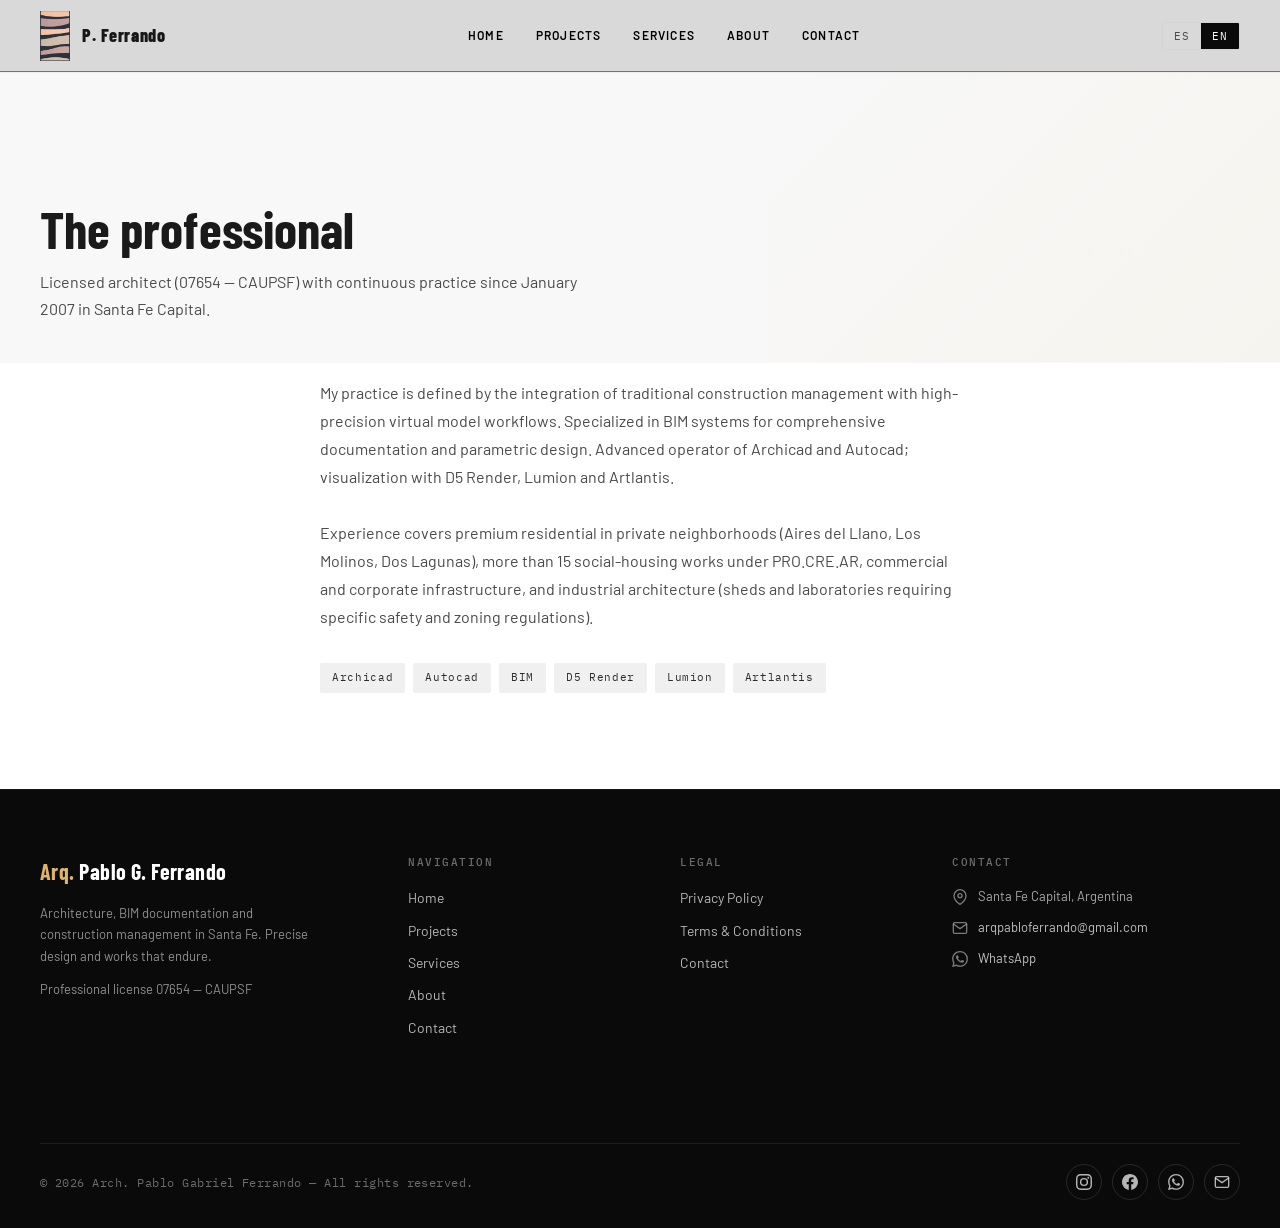
==== pages/about.html @ 8d63ce37 "first commit" ====
<!DOCTYPE html>
<html lang="es">
<head>
  <meta charset="UTF-8">
  <meta name="viewport" content="width=device-width, initial-scale=1.0">
  <title>El Estudio | Arq. Pablo Gabriel Ferrando — Santa Fe</title>
  <meta name="description" content="Arquitecto matriculado 07654 CAUPSF. Especializado en BIM, Archicad, dirección de obra. Santa Fe desde 2007.">
  <link rel="stylesheet" href="../css/styles.css">
  <link rel="stylesheet" href="../css/ferrando.css">
</head>
<body>
    <div id="page-loader">
    <div class="loader-inner">
      <div class="image-loader"><img src="../assets/images/Logo.jpg" alt="logo ARQ. Pablo G. Ferrando" height="50" width="30"></div>
      <div class="loader-logo">  Pablo Ferrando</div>
      <div class="loader-bar"><div class="loader-bar-inner"></div></div>
    </div>
  </div>
    <nav id="navbar" class="solid">
    <div class="nav-inner">
            <a href="../index.html" class="nav-logo nav-logo-simple"> <img src="../assets/images/Logo.jpg" alt="logo ARQ. Pablo G. Ferrando" height="50" width="30">P. Ferrando</a>
<div class="nav-links">
        <a href="../index.html" class="nav-link" data-i18n="nav.home">Inicio</a>
        <a href="projects.html" class="nav-link" data-i18n="nav.projects">Proyectos</a>
        <a href="services.html" class="nav-link" data-i18n="nav.services">Servicios</a>
        <a href="about.html" class="nav-link" data-i18n="nav.about">El Estudio</a>
        <a href="contact.html" class="nav-link" data-i18n="nav.contact">Contacto</a>
      </div>
      <div class="nav-right">
        <div class="lang-switch" role="group" aria-label="Language">
          <button type="button" data-set-lang="es" class="active">ES</button>
          <button type="button" data-set-lang="en">EN</button>
        </div>
        <button type="button" class="nav-hamburger" id="hamburger" aria-label="Menu"><span></span><span></span><span></span></button>
      </div>
    </div>
  </nav>
  <div id="mobile-menu">
    <a href="../index.html" class="mobile-link" data-i18n="nav.home">Inicio</a>
    <a href="projects.html" class="mobile-link" data-i18n="nav.projects">Proyectos</a>
    <a href="services.html" class="mobile-link" data-i18n="nav.services">Servicios</a>
    <a href="about.html" class="mobile-link" data-i18n="nav.about">El Estudio</a>
    <a href="contact.html" class="mobile-link" data-i18n="nav.contact">Contacto</a>
  </div>

  <section class="page-hero">
    <div class="container">
      <h1 data-i18n="about.title">El profesional</h1>
      <p data-i18n="about.lead">Arquitecto matriculado (07654 — CAUPSF) con actividad ininterrumpida desde enero de 2007 en Santa Fe Capital.</p>
    </div>
  </section>

  <section class="section" style="padding-top:16px;">
    <div class="container" style="max-width:720px;">
      <div id="about-body" style="color:var(--grey-600);line-height:1.75;white-space:pre-line;"></div>
      <div class="tools-list" id="tools-list" style="margin-top:32px;"></div>
    </div>
  </section>

    <footer class="footer">
    <div class="footer-inner">
      <div class="footer-grid">
        <div>
          <div class="footer-brand-name"><em>Arq.</em> Pablo G. Ferrando</div>
          <p class="footer-brand-desc" data-i18n="footer.brand_desc">Arquitectura, documentación BIM y dirección de obra en Santa Fe. Diseño preciso y obras que permanecen.</p>
          <p class="footer-brand-desc" style="margin-top:12px;" data-i18n="footer.matricula">Matrícula profesional 07654 — CAUPSF</p>
        </div>
        <div>
          <p class="footer-col-title" data-i18n="footer.nav_title">Navegación</p>
          <ul class="footer-links">
            <li><a href="../index.html" data-i18n="nav.home">Inicio</a></li>
            <li><a href="projects.html" data-i18n="nav.projects">Proyectos</a></li>
            <li><a href="services.html" data-i18n="nav.services">Servicios</a></li>
            <li><a href="about.html" data-i18n="nav.about">El Estudio</a></li>
            <li><a href="contact.html" data-i18n="nav.contact">Contacto</a></li>
          </ul>
        </div>
        <div>
          <p class="footer-col-title" data-i18n="footer.legal_title">Legal</p>
          <ul class="footer-links">
            <li><a href="privacy.html" data-i18n="footer.privacy">Política de privacidad</a></li>
            <li><a href="terms.html" data-i18n="footer.terms">Términos y condiciones</a></li>
            <li><a href="contact.html" data-i18n="nav.contact">Contacto</a></li>
          </ul>
        </div>
        <div>
          <p class="footer-col-title" data-i18n="footer.contact_title">Contacto</p>
          <div class="footer-contact-item"><svg viewBox="0 0 24 24" fill="none" stroke="currentColor" stroke-width="2" aria-hidden="true"><path d="M21 10c0 7-9 13-9 13s-9-6-9-13a9 9 0 0 1 18 0z"/><circle cx="12" cy="10" r="3"/></svg><span data-i18n="footer.location">Santa Fe Capital, Argentina</span></div>
          <div class="footer-contact-item"><svg viewBox="0 0 24 24" fill="none" stroke="currentColor" stroke-width="2" aria-hidden="true"><path d="M4 4h16c1.1 0 2 .9 2 2v12c0 1.1-.9 2-2 2H4c-1.1 0-2-.9-2-2V6c0-1.1.9-2 2-2z"/><polyline points="22,6 12,13 2,6"/></svg><a href="mailto:arqpabloferrando@gmail.com">arqpabloferrando@gmail.com</a></div>
          <div class="footer-contact-item"><svg viewBox="0 0 24 24" fill="currentColor" aria-hidden="true"><path d="M17.472 14.382c-.297-.149-1.758-.867-2.03-.967-.273-.099-.471-.148-.67.15-.197.297-.767.966-.94 1.164-.173.199-.347.223-.644.075-.297-.15-1.255-.463-2.39-1.475-.883-.788-1.48-1.761-1.653-2.059-.173-.297-.018-.458.13-.606.134-.133.298-.347.446-.52.149-.174.198-.298.298-.497.099-.198.05-.371-.025-.52-.075-.149-.669-1.612-.916-2.207-.242-.579-.487-.5-.669-.51-.173-.008-.371-.01-.57-.01-.198 0-.52.074-.792.372-.272.297-1.04 1.016-1.04 2.479 0 1.462 1.065 2.875 1.213 3.074.149.198 2.096 3.2 5.077 4.487.709.306 1.262.489 1.694.625.712.227 1.36.195 1.871.118.571-.085 1.758-.719 2.006-1.413.248-.694.248-1.289.173-1.413-.074-.124-.272-.198-.57-.347m-5.421 7.403h-.004a9.87 9.87 0 01-5.031-1.378l-.361-.214-3.741.982.998-3.648-.235-.374a9.86 9.86 0 01-1.51-5.26c.001-5.45 4.436-9.884 9.888-9.884 2.64 0 5.122 1.03 6.988 2.898a9.825 9.825 0 012.893 6.994c-.003 5.45-4.435 9.884-9.885 9.884m8.413-18.297A11.815 11.815 0 0012.05 0C5.495 0 .16 5.335.157 11.892c0 2.096.547 4.142 1.588 5.945L.057 24l6.305-1.654a11.882 11.882 0 005.683 1.448h.005c6.554 0 11.89-5.335 11.893-11.893a11.821 11.821 0 00-3.48-8.413z"/></svg><a href="https://wa.me/5493420000000" target="_blank" rel="noopener noreferrer">WhatsApp</a></div>
        </div>
      </div>
      <div class="footer-bar">
        <p class="footer-copy" data-i18n="footer.rights">© 2026 Arq. Pablo Gabriel Ferrando — Todos los derechos reservados.</p>
        <div class="footer-socials">
          <a href="https://www.instagram.com/arqpablo.ferrando/" target="_blank" rel="noopener noreferrer" aria-label="Instagram"><svg viewBox="0 0 24 24" fill="currentColor" aria-hidden="true"><path d="M12 2.163c3.204 0 3.584.012 4.85.07 3.252.148 4.771 1.691 4.919 4.919.058 1.265.069 1.645.069 4.849 0 3.205-.012 3.584-.069 4.849-.149 3.225-1.664 4.771-4.919 4.919-1.266.058-1.644.07-4.85.07-3.204 0-3.584-.012-4.849-.07-3.26-.149-4.771-1.699-4.919-4.92-.058-1.265-.07-1.644-.07-4.849 0-3.204.013-3.583.07-4.849.149-3.227 1.664-4.771 4.919-4.919 1.266-.057 1.645-.069 4.849-.069zM12 0C8.741 0 8.333.014 7.053.072 2.695.272.273 2.69.073 7.052.014 8.333 0 8.741 0 12c0 3.259.014 3.668.072 4.948.2 4.358 2.618 6.78 6.98 6.98C8.333 23.986 8.741 24 12 24c3.259 0 3.668-.014 4.948-.072 4.354-.2 6.782-2.618 6.979-6.98.059-1.28.073-1.689.073-4.948 0-3.259-.014-3.667-.072-4.947-.196-4.354-2.617-6.78-6.979-6.98C15.668.014 15.259 0 12 0zm0 5.838a6.162 6.162 0 100 12.324 6.162 6.162 0 000-12.324zM12 16a4 4 0 110-8 4 4 0 010 8zm6.406-11.845a1.44 1.44 0 100 2.881 1.44 1.44 0 000-2.881z"/></svg></a>
          <a href="https://www.facebook.com/profile.php?id=61558146892451" target="_blank" rel="noopener noreferrer" aria-label="Facebook"><svg viewBox="0 0 24 24" fill="currentColor" aria-hidden="true"><path d="M24 12.073c0-6.627-5.373-12-12-12s-12 5.373-12 12c0 5.99 4.388 10.954 10.125 11.854v-8.385H7.078v-3.47h3.047V9.43c0-3.007 1.792-4.669 4.533-4.669 1.312 0 2.686.235 2.686.235v2.953H15.83c-1.491 0-1.956.925-1.956 1.874v2.25h3.328l-.532 3.47h-2.796v8.385C19.612 23.027 24 18.062 24 12.073z"/></svg></a>
          <a href="https://wa.me/5493420000000" target="_blank" rel="noopener noreferrer" aria-label="WhatsApp"><svg viewBox="0 0 24 24" fill="currentColor" aria-hidden="true"><path d="M17.472 14.382c-.297-.149-1.758-.867-2.03-.967-.273-.099-.471-.148-.67.15-.197.297-.767.966-.94 1.164-.173.199-.347.223-.644.075-.297-.15-1.255-.463-2.39-1.475-.883-.788-1.48-1.761-1.653-2.059-.173-.297-.018-.458.13-.606.134-.133.298-.347.446-.52.149-.174.198-.298.298-.497.099-.198.05-.371-.025-.52-.075-.149-.669-1.612-.916-2.207-.242-.579-.487-.5-.669-.51-.173-.008-.371-.01-.57-.01-.198 0-.52.074-.792.372-.272.297-1.04 1.016-1.04 2.479 0 1.462 1.065 2.875 1.213 3.074.149.198 2.096 3.2 5.077 4.487.709.306 1.262.489 1.694.625.712.227 1.36.195 1.871.118.571-.085 1.758-.719 2.006-1.413.248-.694.248-1.289.173-1.413-.074-.124-.272-.198-.57-.347m-5.421 7.403h-.004a9.87 9.87 0 01-5.031-1.378l-.361-.214-3.741.982.998-3.648-.235-.374a9.86 9.86 0 01-1.51-5.26c.001-5.45 4.436-9.884 9.888-9.884 2.64 0 5.122 1.03 6.988 2.898a9.825 9.825 0 012.893 6.994c-.003 5.45-4.435 9.884-9.885 9.884m8.413-18.297A11.815 11.815 0 0012.05 0C5.495 0 .16 5.335.157 11.892c0 2.096.547 4.142 1.588 5.945L.057 24l6.305-1.654a11.882 11.882 0 005.683 1.448h.005c6.554 0 11.89-5.335 11.893-11.893a11.821 11.821 0 00-3.48-8.413z"/></svg></a>
          <a href="mailto:arqpabloferrando@gmail.com" aria-label="Email"><svg viewBox="0 0 24 24" fill="none" stroke="currentColor" stroke-width="2" aria-hidden="true"><path d="M4 4h16c1.1 0 2 .9 2 2v12c0 1.1-.9 2-2 2H4c-1.1 0-2-.9-2-2V6c0-1.1.9-2 2-2z"/><polyline points="22,6 12,13 2,6"/></svg></a>
        </div>
      </div>
    </div>
  </footer>

  <script src="../js/i18n.js"></script>
  <script src="../js/main.js"></script>
  <script>
    function renderAbout() {
      const t = window.I18N.t;
      const c = window.I18N.getContent();
      if (!c || !c.about) return;
      document.getElementById('about-body').textContent = t(c.about.body);
      const tools = document.getElementById('tools-list');
      if (tools && c.about.tools) {
        tools.innerHTML = c.about.tools.map(tool => `<span class="tool-chip">${tool}</span>`).join('');
      }
      window.I18N.applyTranslations();
    }
    document.addEventListener('DOMContentLoaded', () => {
      const check = setInterval(() => {
        if (window.I18N && window.I18N.getContent()) {
          clearInterval(check);
          renderAbout();
        }
      }, 40);
    });
    document.addEventListener('langchange', renderAbout);
  </script>
</body>
</html>
---- css/styles.css ----
/* ==========================================================================
   AXIUM INDUSTRIAL – CORE STYLESHEET
   Corporate / Industrial / Institutional
   ========================================================================== */

/* --- FONTS --- */
@import url("https://fonts.googleapis.com/css2?family=Barlow:ital,wght@0,300;0,400;0,500;0,600;0,700;0,800;1,300&family=Barlow+Condensed:wght@400;500;600;700;800&family=IBM+Plex+Mono:wght@400;500&display=swap");

/* --- RESET --- */
*,
*::before,
*::after {
  box-sizing: border-box;
  margin: 0;
  padding: 0;
}
html {
  scroll-behavior: smooth;
  font-size: 16px;
}
body {
  font-family: "Barlow", sans-serif;
  background: #fff;
  color: #1a1a1a;
  line-height: 1.6;
  overflow-x: hidden;
}
img {
  display: block;
  max-width: 100%;
}
a {
  text-decoration: none;
  color: inherit;
}
ul {
  list-style: none;
}

/* --- VARIABLES --- */
:root {
  --black: #0a0a0a;
  --grey-900: #1a1a1a;
  --grey-800: #2d2d2d;
  --grey-600: #4a4a4a;
  --grey-400: #888;
  --grey-200: #d4d4d4;
  --grey-100: #f0f0f0;
  --grey-50: #f8f8f8;
  --white: #ffffff;
  --accent: #ddb469; /* industrial amber */
  --accent-dk: rgb(197, 81, 91);
  --red: #b02a00;

  --font-display: "Barlow Condensed", sans-serif;
  --font-body: "Barlow", sans-serif;
  --font-mono: "IBM Plex Mono", monospace;

  --nav-h: 72px;
  --section-pad: 96px;
  --max-w: 1320px;
  --radius: 2px;
  --transition: 0.25s ease;
  --shadow: 0 2px 24px rgba(0, 0, 0, 0.08);
  --shadow-lg: 0 8px 48px rgba(0, 0, 0, 0.14);
}

/* --- UTILITIES --- */
.container {
  max-width: var(--max-w);
  margin: 0 auto;
  padding: 0 40px;
}
.section {
  padding: var(--section-pad) 0;
}
.section--dark {
  background: var(--black);
  color: var(--white);
}
.section--grey {
  background: var(--grey-50);
}
.section--mid {
  background: var(--grey-900);
  color: var(--white);
}

.label {
  font-family: var(--font-mono);
  font-size: 11px;
  font-weight: 500;
  letter-spacing: 0.18em;
  text-transform: uppercase;
  color: var(--accent);
  display: inline-flex;
  align-items: center;
  gap: 10px;
  margin-bottom: 16px;
}
.label::before {
  content: "";
  display: block;
  width: 24px;
  height: 1px;
  background: var(--accent);
}

.section-title {
  font-family: var(--font-display);
  font-size: clamp(36px, 4vw, 54px);
  font-weight: 700;
  letter-spacing: -0.01em;
  line-height: 1.05;
  color: var(--grey-900);
}
.section--dark .section-title,
.section--mid .section-title {
  color: var(--white);
}

.section-sub {
  font-size: 16px;
  font-weight: 400;
  color: var(--grey-600);
  max-width: 560px;
  line-height: 1.7;
  margin-top: 16px;
}
.section--dark .section-sub,
.section--mid .section-sub {
  color: var(--grey-400);
}

.section-header {
  margin-bottom: 56px;
}
.section-header--split {
  display: flex;
  align-items: flex-end;
  justify-content: space-between;
  gap: 40px;
}

.btn {
  display: inline-flex;
  align-items: center;
  gap: 10px;
  padding: 14px 28px;
  font-family: var(--font-body);
  font-size: 13px;
  font-weight: 600;
  letter-spacing: 0.08em;
  text-transform: uppercase;
  border: none;
  cursor: pointer;
  transition: var(--transition);
  border-radius: var(--radius);
}
.btn--primary {
  background: var(--accent);
  color: var(--black);
}
.btn--primary:hover {
  background: var(--accent-dk);
}
.btn--outline {
  background: transparent;
  color: var(--white);
  border: 1px solid rgba(255, 255, 255, 0.35);
}
.btn--outline:hover {
  background: rgba(255, 255, 255, 0.1);
  border-color: var(--white);
}
.btn--outline-dark {
  background: transparent;
  color: var(--grey-900);
  border: 1px solid var(--grey-200);
}
.btn--outline-dark:hover {
  border-color: var(--grey-900);
}
.btn-arrow {
  font-size: 16px;
  transition: transform 0.2s;
}
.btn:hover .btn-arrow {
  transform: translateX(4px);
}

.tag {
  font-family: var(--font-mono);
  font-size: 10px;
  font-weight: 500;
  letter-spacing: 0.14em;
  text-transform: uppercase;
  padding: 4px 10px;
  background: var(--grey-100);
  color: var(--grey-600);
  border-radius: var(--radius);
}
.tag--accent {
  background: rgba(200, 150, 12, 0.12);
  color: var(--accent);
}

.divider {
  width: 100%;
  height: 1px;
  background: var(--grey-200);
  margin: 0;
}
.divider--dark {
  background: rgba(255, 255, 255, 0.08);
}

/* --- LOADING --- */
#page-loader {
  position: fixed;
  inset: 0;
  background: var(--black);
  z-index: 9999;
  display: flex;
  align-items: center;
  justify-content: center;
  transition:
    opacity 0.5s,
    visibility 0.5s;
}
#page-loader.hidden {
  opacity: 0;
  visibility: hidden;
}
.loader-inner {
  text-align: center;
  display: flex;
  flex-direction: column;
  align-items: center;
  align-self: center;
  justify-content: center;
}
.loader-logo {
  font-family: var(--font-display);
  font-size: 28px;
  font-weight: 800;
  color: var(--white);
  letter-spacing: 0.1em;
  text-transform: uppercase;
}
.loader-bar {
  width: 120px;
  height: 2px;
  background: var(--grey-800);
  margin: 16px auto 0;
  overflow: hidden;
}
.loader-bar-inner {
  height: 100%;
  background: var(--accent);
  width: 0%;
  animation: loadBar 1.2s ease forwards;
}
@keyframes loadBar {
  to {
    width: 100%;
  }
}

/* ==========================================================================
   NAVBAR
   ========================================================================== */
#navbar {
  position: fixed;
  top: 0;
  left: 0;
  right: 0;
  height: var(--nav-h);
  z-index: 1000;
  background: #bdbebe94;
  transition:
    background 0.3s,
    box-shadow 0.4s,
    border-color 0.5s;
  border-bottom: 1px solid transparent;
}
#navbar.transparent {
  position: static;
  background: rgba(26, 25, 25, 0.726);
  border-bottom: 1px solid var(--accent-dk);
}
/* #navbar.solid {
  background: rgba(10,10,10,0.97);
  backdrop-filter: blur(12px);
  border-bottom-color: rgba(255,255,255,0.06);
  box-shadow: 0 2px 20px rgba(0,0,0,0.3);
} */
.nav-inner {
  max-width: var(--max-w);
  margin: 0 auto;
  padding: 0 40px;
  height: 100%;
  display: flex;
  align-items: center;
  justify-content: space-between;
}
.nav-logo {
  display: flex;
  align-items: center;
  gap: 12px;
  text-decoration: none;
}
.nav-logo-mark {
  width: 36px;
  height: 36px;
  background: var(--accent);
  display: flex;
  align-items: center;
  justify-content: center;
  font-family: var(--font-display);
  font-weight: 800;
  font-size: 16px;
  color: var(--black);
  letter-spacing: 0.02em;
}
.nav-logo-text {
  font-family: var(--font-display);
  font-size: 20px;
  font-weight: 800;
  color: var(--white);
  letter-spacing: 0.08em;
  text-transform: uppercase;
}
.nav-logo-sub {
  font-family: var(--font-mono);
  font-size: 9px;
  font-weight: 400;
  color: var(--grey-400);
  letter-spacing: 0.15em;
  text-transform: uppercase;
  margin-top: 1px;
}
.nav-links {
  display: flex;
  align-items: center;
  gap: 4px;
}
.nav-link {
  font-size: 12px;
  font-weight: 600;
  letter-spacing: 0.1em;
  text-transform: uppercase;
  color: rgba(255, 255, 255, 0.75);
  padding: 8px 14px;
  border-radius: var(--radius);
  transition:
    color 0.2s,
    background 0.2s;
  position: relative;
}
.nav-link:hover {
  color: var(--white);
  background: rgba(255, 255, 255, 0.07);
}
.nav-link.active {
  color: var(--accent);
}
.nav-cta {
  margin-left: 20px;
  font-size: 12px;
  padding: 10px 22px;
}

/* Hamburger */
.nav-hamburger {
  display: none;
  flex-direction: column;
  gap: 5px;
  cursor: pointer;
  padding: 8px;
  background: none;
  border: none;
}
.nav-hamburger span {
  display: block;
  width: 22px;
  height: 2px;
  background: var(--white);
  transition: var(--transition);
}
.nav-hamburger.open span:nth-child(1) {
  transform: translateY(7px) rotate(45deg);
}
.nav-hamburger.open span:nth-child(2) {
  opacity: 0;
}
.nav-hamburger.open span:nth-child(3) {
  transform: translateY(-7px) rotate(-45deg);
}

/* Mobile menu */
#mobile-menu {
  display: none;
  position: fixed;
  top: var(--nav-h);
  left: 0;
  right: 0;
  background: rgba(10, 10, 10, 0.98);
  backdrop-filter: blur(16px);
  padding: 24px 40px;
  flex-direction: column;
  gap: 4px;
  z-index: 999;
  border-bottom: 1px solid rgba(255, 255, 255, 0.06);
}
#mobile-menu.open {
  display: flex;
}
.mobile-link {
  font-size: 13px;
  font-weight: 600;
  letter-spacing: 0.1em;
  text-transform: uppercase;
  color: rgba(255, 255, 255, 0.75);
  padding: 12px 0;
  border-bottom: 1px solid rgba(255, 255, 255, 0.06);
  transition: color 0.2s;
}
.mobile-link:hover {
  color: var(--accent);
}

/* ==========================================================================
   HERO
   ========================================================================== */
.hero {
  min-height: 100vh;
  position: relative;
  display: flex;
  align-items: flex-end;
  padding-bottom: 80px;
  overflow: hidden;
  background: var(--black);
}
.hero-bg {
  position: absolute;
  inset: 0;
  background:
    linear-gradient(
      to bottom,
      rgba(10, 10, 10, 0.2) 0%,
      rgba(10, 10, 10, 0.7) 60%,
      rgba(10, 10, 10, 0.95) 100%
    ),
    url("https://images.unsplash.com/photo-1504307651254-35680f356dfd?w=1800&q=85")
      center/cover no-repeat;
  z-index: 0;
}
.hero-noise {
  position: absolute;
  inset: 0;
  opacity: 0.025;
  background-image: url("data:image/svg+xml,%3Csvg viewBox='0 0 256 256' xmlns='http://www.w3.org/2000/svg'%3E%3Cfilter id='noise'%3E%3CfeTurbulence type='fractalNoise' baseFrequency='0.9' numOctaves='4' stitchTiles='stitch'/%3E%3C/filter%3E%3Crect width='100%25' height='100%25' filter='url(%23noise)'/%3E%3C/svg%3E");
  z-index: 1;
}
.hero-content {
  position: relative;
  z-index: 2;

  margin: auto;
  padding: 0 20px;
  width: 100%;
}
.hero-eyebrow {
  font-family: var(--font-mono);
  font-size: 11px;
  font-weight: 500;
  letter-spacing: 0.2em;
  text-transform: uppercase;
  color: var(--accent);
  display: flex;
  align-items: center;
  gap: 12px;
  margin-bottom: 24px;
  opacity: 0;
  animation: fadeUp 0.8s 0.8s ease forwards;
}
.hero-eyebrow::before {
  content: "";
  display: block;
  width: 32px;
  height: 1px;
  background: var(--accent);
}
.hero-title {
  font-family: var(--font-display);
  font-size: clamp(52px, 7.5vw, 108px);
  font-weight: 800;
  line-height: 0.95;
  letter-spacing: -0.02em;
  color: var(--white);
  text-transform: uppercase;
  margin-bottom: 28px;
  opacity: 0;
  animation: fadeUp 0.8s 1s ease forwards;
}
.hero-title em {
  font-style: normal;
  color: var(--accent);
  display: block;
}
.hero-desc {
  font-size: 17px;
  font-weight: 300;
  color: rgba(255, 255, 255, 0.65);
  max-width: 500px;
  line-height: 1.7;
  margin-bottom: 40px;
  opacity: 0;
  animation: fadeUp 0.8s 1.2s ease forwards;
}
.hero-actions {
  display: flex;
  gap: 16px;
  flex-wrap: wrap;
  opacity: 0;
  animation: fadeUp 0.8s 1.4s ease forwards;
}
.hero-stats {
  position: absolute;
  right: 40px;
  bottom: 80px;
  z-index: 2;
  display: flex;
  flex-direction: column;
  gap: 24px;
  opacity: 0;
  animation: fadeIn 0.8s 1.8s ease forwards;
}
.hero-stat {
  text-align: right;
}
.hero-stat-num {
  font-family: var(--font-display);
  font-size: 36px;
  font-weight: 800;
  color: var(--white);
  letter-spacing: -0.02em;
  line-height: 1;
}
.hero-stat-num span {
  color: var(--accent);
  font-size: 22px;
}
.hero-stat-label {
  font-family: var(--font-mono);
  font-size: 10px;
  font-weight: 400;
  color: rgba(255, 255, 255, 0.45);
  letter-spacing: 0.14em;
  text-transform: uppercase;
  margin-top: 4px;
}
.hero-scroll-indicator {
  position: absolute;
  bottom: 32px;
  left: 50%;
  transform: translateX(-50%);
  z-index: 2;
  display: flex;
  flex-direction: column;
  align-items: center;
  gap: 8px;
  opacity: 0;
  animation: fadeIn 0.8s 2s ease forwards;
}
.hero-scroll-line {
  width: 1px;
  height: 40px;
  background: linear-gradient(to bottom, var(--accent), transparent);
  animation: scrollLine 1.8s ease infinite;
}
@keyframes scrollLine {
  0%,
  100% {
    opacity: 0.3;
    transform: scaleY(1);
  }
  50% {
    opacity: 1;
  }
}

@keyframes fadeUp {
  from {
    opacity: 0;
    transform: translateY(24px);
  }
  to {
    opacity: 1;
    transform: none;
  }
}
@keyframes fadeIn {
  from {
    opacity: 0;
  }
  to {
    opacity: 1;
  }
}

/* ==========================================================================
   TICKER / MARQUEE
   ========================================================================== */
.ticker-bar {
  background: var(--accent);
  padding: 10px 0;
  overflow: hidden;
}
.ticker-track {
  display: flex;
  gap: 0;
  white-space: nowrap;
  animation: ticker 30s linear infinite;
}
.ticker-item {
  display: inline-flex;
  align-items: center;
  gap: 32px;
  padding: 0 32px;
  font-family: var(--font-mono);
  font-size: 11px;
  font-weight: 500;
  letter-spacing: 0.14em;
  text-transform: uppercase;
  color: var(--black);
}
.ticker-dot {
  width: 4px;
  height: 4px;
  background: var(--black);
  border-radius: 50%;
  opacity: 0.5;
}
@keyframes ticker {
  0% {
    transform: translateX(0);
  }
  100% {
    transform: translateX(-50%);
  }
}

/* ==========================================================================
   INTRO STRIP
   ========================================================================== */
.intro-strip {
  padding: 80px 0;
  background: var(--white);
}
.intro-grid {
  display: grid;
  grid-template-columns: 1fr 1fr;
  gap: 80px;
  align-items: center;
}
.intro-headline {
  font-family: var(--font-display);
  font-size: clamp(28px, 3vw, 40px);
  font-weight: 700;
  line-height: 1.15;
  color: var(--grey-900);
  letter-spacing: -0.01em;
}
.intro-headline strong {
  color: var(--accent);
  font-weight: 800;
}
.intro-body {
  font-size: 15px;
  color: var(--grey-600);
  line-height: 1.8;
}
.intro-body p + p {
  margin-top: 16px;
}
.intro-body a {
  color: var(--accent);
  font-weight: 600;
  border-bottom: 1px solid rgba(200, 150, 12, 0.3);
  transition: border-color 0.2s;
}
.intro-body a:hover {
  border-color: var(--accent);
}

/* ==========================================================================
   SERVICES
   ========================================================================== */
.services-grid {
  display: grid;
  grid-template-columns: repeat(4, 1fr);
  gap: 1px;
  background: var(--grey-400);
  border: 1px solid var(--grey-200);
}
.service-card {
  background: var(--white);
  padding: 44px 36px;
  position: relative;
  overflow: hidden;
  transition: background 0.25s;
}
.service-card::after {
  content: "";
  position: absolute;
  bottom: 0;
  left: 0;
  right: 0;
  height: 3px;
  background: var(--accent);
  transform: scaleX(0);
  transform-origin: left;
  transition: transform 0.3s ease;
}
.service-card:hover {
  background: var(--grey-50);
}
.service-card:hover::after {
  transform: scaleX(1);
}
.service-icon {
  width: 48px;
  height: 48px;
  margin-bottom: 24px;
  color: var(--accent);
}
.service-num {
  font-family: var(--font-mono);
  font-size: 11px;
  color: var(--grey-400);
  letter-spacing: 0.1em;
  margin-bottom: 16px;
}
.service-title {
  font-family: var(--font-display);
  font-size: 22px;
  font-weight: 700;
  color: var(--grey-900);
  margin-bottom: 12px;
  letter-spacing: -0.01em;
}
.service-desc {
  font-size: 14px;
  color: var(--grey-600);
  line-height: 1.7;
  margin-bottom: 24px;
}
.service-link {
  font-size: 12px;
  font-weight: 600;
  letter-spacing: 0.08em;
  text-transform: uppercase;
  color: var(--accent);
  display: flex;
  align-items: center;
  gap: 6px;
  transition: gap 0.2s;
}
.service-card:hover .service-link {
  gap: 10px;
}

/* ==========================================================================
   MARKETS
   ========================================================================== */
.markets-grid {
  display: grid;
  grid-template-columns: repeat(4, 1fr);
  gap: 24px;
}
.market-card {
  position: relative;
  overflow: hidden;
  background: var(--grey-900);
  aspect-ratio: 3/4;
  cursor: pointer;
  border-radius: var(--radius);
}
.market-bg {
  position: absolute;
  inset: 0;
  background-size: cover;
  background-position: center;
  transition: transform 0.5s ease;
  filter: grayscale(40%);
}
.market-overlay {
  position: absolute;
  inset: 0;
  background: linear-gradient(
    to top,
    rgba(10, 10, 10, 0.9) 0%,
    rgba(10, 10, 10, 0.3) 60%,
    transparent 100%
  );
  transition: background 0.3s;
}
.market-card:hover .market-bg {
  transform: scale(1.04);
}
.market-card:hover .market-overlay {
  background: linear-gradient(
    to top,
    rgba(10, 10, 10, 0.95) 0%,
    rgba(10, 10, 10, 0.5) 60%,
    rgba(10, 10, 10, 0.1) 100%
  );
}
.market-content {
  position: absolute;
  bottom: 0;
  left: 0;
  right: 0;
  padding: 28px 24px;
}
.market-tag {
  font-family: var(--font-mono);
  font-size: 10px;
  color: var(--accent);
  letter-spacing: 0.14em;
  text-transform: uppercase;
  margin-bottom: 10px;
}
.market-name {
  font-family: var(--font-display);
  font-size: 22px;
  font-weight: 700;
  color: var(--white);
  line-height: 1.1;
  margin-bottom: 8px;
  letter-spacing: -0.01em;
}
.market-summary {
  font-size: 13px;
  color: rgba(255, 255, 255, 0.55);
  line-height: 1.5;
  max-height: 0;
  overflow: hidden;
  transition:
    max-height 0.4s ease,
    opacity 0.3s;
  opacity: 0;
}
.market-card:hover .market-summary {
  max-height: 80px;
  opacity: 1;
}

/* ==========================================================================
   PRODUCTS
   ========================================================================== */
.products-filter {
  display: flex;
  gap: 8px;
  margin-bottom: 40px;
  flex-wrap: wrap;
}
.filter-btn {
  font-family: var(--font-mono);
  font-size: 11px;
  font-weight: 500;
  letter-spacing: 0.12em;
  text-transform: uppercase;
  padding: 8px 18px;
  background: transparent;
  border: 1px solid var(--grey-200);
  color: var(--grey-600);
  cursor: pointer;
  border-radius: var(--radius);
  transition: var(--transition);
}
.filter-btn:hover {
  border-color: var(--grey-900);
  color: var(--grey-900);
}
.filter-btn.active {
  background: var(--grey-900);
  color: var(--white);
  border-color: var(--grey-900);
}
.products-grid {
  display: grid;
  grid-template-columns: repeat(4, 1fr);
  gap: 1px;
  background: var(--grey-200);
  border: 1px solid var(--grey-200);
}
.product-card {
  background: var(--white);
  padding: 0;
  overflow: hidden;
  transition: background 0.2s;
  cursor: default;
}
.product-card:hover {
  background: var(--grey-50);
}
.product-img {
  width: 100%;
  aspect-ratio: 16/9;
  object-fit: cover;
  filter: grayscale(20%);
  transition: filter 0.3s;
}
.product-card:hover .product-img {
  filter: grayscale(0%);
}
.product-body {
  padding: 20px 22px 24px;
}
.product-cat {
  font-family: var(--font-mono);
  font-size: 10px;
  color: var(--accent);
  letter-spacing: 0.14em;
  text-transform: uppercase;
  margin-bottom: 8px;
}
.product-name {
  font-family: var(--font-display);
  font-size: 17px;
  font-weight: 700;
  color: var(--grey-900);
  line-height: 1.2;
  margin-bottom: 8px;
  letter-spacing: -0.01em;
}
.product-spec {
  font-size: 12.5px;
  color: var(--grey-600);
  line-height: 1.55;
}

/* ==========================================================================
   GLOBAL PRESENCE / MAP
   ========================================================================== */
.map-section {
  background: var(--grey-900);
  color: var(--white);
  overflow: hidden;
}
.map-header {
  display: flex;
  align-items: flex-start;
  justify-content: space-between;
  gap: 40px;
  margin-bottom: 56px;
}
.map-stats {
  display: grid;
  grid-template-columns: repeat(4, 1fr);
  gap: 32px;
  margin-bottom: 56px;
}
.map-stat {
  padding: 28px 24px;
  background: rgba(255, 255, 255, 0.04);
  border: 1px solid rgba(255, 255, 255, 0.07);
}
.map-stat-num {
  font-family: var(--font-display);
  font-size: 44px;
  font-weight: 800;
  color: var(--white);
  line-height: 1;
  letter-spacing: -0.02em;
}
.map-stat-num .accent {
  color: var(--accent);
}
.map-stat-label {
  font-family: var(--font-mono);
  font-size: 10px;
  color: var(--grey-400);
  letter-spacing: 0.14em;
  text-transform: uppercase;
  margin-top: 8px;
}
.world-map-wrap {
  position: relative;
  max-width: 880px;
  margin: 0 auto;
}
.world-map-img {
  width: 100%;
  opacity: 0.55;
  filter: invert(1) brightness(0.5);
}
/* Marker dots */
.map-marker {
  position: absolute;
  width: 10px;
  height: 10px;
  transform: translate(-50%, -50%);
}
.map-marker-dot {
  width: 10px;
  height: 10px;
  background: var(--accent);
  border-radius: 50%;
  position: relative;
  z-index: 1;
}
.map-marker-pulse {
  position: absolute;
  inset: -4px;
  border-radius: 50%;
  border: 1px solid var(--accent);
  opacity: 0;
  animation: markerPulse 2.5s ease infinite;
}
.map-marker:nth-child(2) .map-marker-pulse {
  animation-delay: 0.5s;
}
.map-marker:nth-child(3) .map-marker-pulse {
  animation-delay: 1s;
}
.map-marker:nth-child(4) .map-marker-pulse {
  animation-delay: 1.5s;
}
.map-marker:nth-child(5) .map-marker-pulse {
  animation-delay: 0.3s;
}
.map-marker:nth-child(6) .map-marker-pulse {
  animation-delay: 0.8s;
}
.map-marker:nth-child(7) .map-marker-pulse {
  animation-delay: 1.3s;
}
.map-marker:nth-child(8) .map-marker-pulse {
  animation-delay: 1.8s;
}
@keyframes markerPulse {
  0% {
    transform: scale(1);
    opacity: 0.6;
  }
  100% {
    transform: scale(3);
    opacity: 0;
  }
}

/* ==========================================================================
   PROJECTS
   ========================================================================== */
.projects-featured {
  display: grid;
  grid-template-columns: 1fr 1fr;
  gap: 1px;
  background: var(--grey-200);
  border: 1px solid var(--grey-200);
  margin-bottom: 1px;
}
.project-card {
  background: var(--white);
  overflow: hidden;
  position: relative;
  display: block;
}
.project-card--tall {
  grid-row: span 2;
}
.project-img-wrap {
  overflow: hidden;
}
.project-img {
  width: 100%;
  object-fit: cover;
  display: block;
  filter: grayscale(15%);
  transition:
    transform 0.5s ease,
    filter 0.3s;
}
.project-card--tall .project-img {
  height: 480px;
}
.project-card:not(.project-card--tall) .project-img {
  height: 220px;
}
.project-card:hover .project-img {
  transform: scale(1.03);
  filter: grayscale(0%);
}
.project-body {
  padding: 28px 30px;
}
.project-meta {
  display: flex;
  align-items: center;
  gap: 12px;
  margin-bottom: 12px;
}
.project-country {
  font-family: var(--font-mono);
  font-size: 10px;
  color: var(--grey-400);
  letter-spacing: 0.1em;
  text-transform: uppercase;
}
.project-title {
  font-family: var(--font-display);
  font-size: 22px;
  font-weight: 700;
  color: var(--grey-900);
  line-height: 1.15;
  margin-bottom: 12px;
  letter-spacing: -0.01em;
}
.project-card--tall .project-title {
  font-size: 28px;
}
.project-desc {
  font-size: 13.5px;
  color: var(--grey-600);
  line-height: 1.65;
}
.projects-list {
  display: grid;
  grid-template-columns: repeat(3, 1fr);
  gap: 1px;
  background: var(--grey-200);
  border: 1px solid var(--grey-200);
}
.project-list-item {
  background: var(--white);
  padding: 28px 30px;
  display: flex;
  flex-direction: column;
  gap: 10px;
  transition: background 0.2s;
}
.project-list-item:hover {
  background: var(--grey-50);
}

/* ==========================================================================
   WHY CHOOSE US
   ========================================================================== */
.why-grid {
  display: grid;
  grid-template-columns: 1fr 1fr;
  gap: 80px;
  align-items: start;
}
.why-items {
  display: flex;
  flex-direction: column;
  gap: 0;
}
.why-item {
  padding: 28px 0;
  border-bottom: 1px solid rgba(255, 255, 255, 0.07);
  display: flex;
  gap: 24px;
  align-items: flex-start;
}
.why-item:first-child {
  border-top: 1px solid rgba(255, 255, 255, 0.07);
}
.why-item-num {
  font-family: var(--font-mono);
  font-size: 11px;
  color: var(--accent);
  letter-spacing: 0.1em;
  min-width: 36px;
  padding-top: 3px;
}
.why-item-title {
  font-family: var(--font-display);
  font-size: 20px;
  font-weight: 700;
  color: var(--white);
  margin-bottom: 8px;
  letter-spacing: -0.01em;
}
.why-item-desc {
  font-size: 14px;
  color: var(--grey-400);
  line-height: 1.7;
}
.why-visual {
  position: relative;
}
.why-img {
  width: 100%;
  filter: grayscale(20%) brightness(0.7);
  border-radius: var(--radius);
}
.why-cert {
  position: absolute;
  bottom: -24px;
  left: -24px;
  background: var(--accent);
  padding: 20px 24px;
  min-width: 200px;
}
.why-cert-title {
  font-family: var(--font-display);
  font-size: 13px;
  font-weight: 700;
  color: var(--black);
  letter-spacing: 0.06em;
  text-transform: uppercase;
  margin-bottom: 10px;
}
.why-cert-list {
  display: flex;
  flex-direction: column;
  gap: 4px;
}
.why-cert-item {
  font-family: var(--font-mono);
  font-size: 10px;
  color: rgba(0, 0, 0, 0.7);
  letter-spacing: 0.1em;
}

/* ==========================================================================
   CTA
   ========================================================================== */
.cta-section {
  background: var(--black);
  padding: 100px 0;
  position: relative;
  overflow: hidden;
}
.cta-section::before {
  content: "";
  position: absolute;
  top: 0;
  left: 0;
  right: 0;
  height: 1px;
  background: linear-gradient(90deg, transparent, var(--accent), transparent);
}
.cta-inner {
  text-align: center;
  position: relative;
  z-index: 1;
}
.cta-title {
  font-family: var(--font-display);
  font-size: clamp(40px, 5vw, 72px);
  font-weight: 800;
  color: var(--white);
  line-height: 1;
  letter-spacing: -0.02em;
  text-transform: uppercase;
  margin-bottom: 20px;
}
.cta-title em {
  color: var(--accent);
  font-style: normal;
  display: block;
}
.cta-sub {
  font-size: 16px;
  color: var(--grey-400);
  max-width: 480px;
  margin: 0 auto 40px;
  line-height: 1.7;
}
.cta-actions {
  display: flex;
  gap: 16px;
  justify-content: center;
  flex-wrap: wrap;
}
.cta-bg-text {
  position: absolute;
  font-family: var(--font-display);
  font-size: 220px;
  font-weight: 900;
  color: rgba(255, 255, 255, 0.02);
  letter-spacing: -0.05em;
  text-transform: uppercase;
  white-space: nowrap;
  top: 50%;
  left: 50%;
  transform: translate(-50%, -50%);
  z-index: 0;
  pointer-events: none;
  user-select: none;
}

/* ==========================================================================
   FOOTER
   ========================================================================== */
footer {
  background: var(--black);
  border-top: 1px solid rgba(255, 255, 255, 0.06);
  padding: 64px 0 32px;
}
.footer-grid {
  display: grid;
  grid-template-columns: 2fr 1fr 1fr 1fr;
  gap: 56px;
  margin-bottom: 56px;
}
.footer-brand {
}
.footer-logo {
  display: flex;
  align-items: center;
  gap: 12px;
  margin-bottom: 20px;
}
.footer-desc {
  font-size: 13.5px;
  color: var(--grey-400);
  line-height: 1.75;
  max-width: 280px;
  margin-bottom: 24px;
}
.footer-contact-line {
  font-size: 13px;
  color: var(--grey-400);
  display: flex;
  align-items: center;
  gap: 8px;
  margin-bottom: 8px;
}
.footer-contact-line strong {
  color: var(--white);
}
.footer-col-title {
  font-family: var(--font-mono);
  font-size: 10px;
  font-weight: 500;
  letter-spacing: 0.16em;
  text-transform: uppercase;
  color: var(--grey-400);
  margin-bottom: 20px;
}
.footer-links {
  display: flex;
  flex-direction: column;
  gap: 10px;
}
.footer-link {
  font-size: 13.5px;
  color: rgba(255, 255, 255, 0.55);
  transition: color 0.2s;
}
.footer-link:hover {
  color: var(--white);
}
.footer-bottom {
  display: flex;
  align-items: center;
  justify-content: space-between;
  padding-top: 24px;
  border-top: 1px solid rgba(255, 255, 255, 0.06);
}
.footer-copy {
  font-size: 12px;
  color: var(--grey-400);
  font-family: var(--font-mono);
  letter-spacing: 0.04em;
}
.footer-social {
  display: flex;
  gap: 12px;
}
.footer-social-link {
  width: 34px;
  height: 34px;
  border: 1px solid rgba(255, 255, 255, 0.1);
  border-radius: var(--radius);
  display: flex;
  align-items: center;
  justify-content: center;
  color: var(--grey-400);
  font-size: 13px;
  transition: var(--transition);
}
.footer-social-link:hover {
  border-color: var(--accent);
  color: var(--accent);
}

/* ==========================================================================
   INNER PAGE HERO
   ========================================================================== */
.page-hero {
  background: var(--black);
  padding: 120px 0 72px;
  margin-top: var(--nav-h);
  position: relative;
  overflow: hidden;
  border-bottom: 1px solid rgba(255, 255, 255, 0.06);
}
.page-hero::after {
  content: "";
  position: absolute;
  top: 0;
  right: 0;
  width: 40%;
  height: 100%;
  background: linear-gradient(
    135deg,
    transparent 0%,
    rgba(200, 150, 12, 0.04) 100%
  );
  pointer-events: none;
}
.page-hero-label {
  font-family: var(--font-mono);
  font-size: 11px;
  color: var(--accent);
  letter-spacing: 0.2em;
  text-transform: uppercase;
  display: flex;
  align-items: center;
  gap: 12px;
  margin-bottom: 20px;
}
.page-hero-label::before {
  content: "";
  display: block;
  width: 24px;
  height: 1px;
  background: var(--accent);
}
.page-hero-title {
  font-family: var(--font-display);
  font-size: clamp(48px, 5vw, 72px);
  font-weight: 800;
  color: var(--white);
  letter-spacing: -0.02em;
  line-height: 1;
  text-transform: uppercase;
  margin-bottom: 20px;
}
.page-hero-sub {
  font-size: 16px;
  color: var(--grey-400);
  max-width: 560px;
  line-height: 1.7;
}
.page-breadcrumb {
  display: flex;
  align-items: center;
  gap: 8px;
  font-family: var(--font-mono);
  font-size: 11px;
  color: var(--grey-400);
  letter-spacing: 0.08em;
  margin-bottom: 32px;
}
.page-breadcrumb a {
  color: var(--grey-400);
  transition: color 0.2s;
}
.page-breadcrumb a:hover {
  color: var(--accent);
}
.page-breadcrumb .sep {
  color: var(--grey-600);
}

/* ==========================================================================
   ABOUT PAGE
   ========================================================================== */
.about-mission-grid {
  display: grid;
  grid-template-columns: 1fr 1fr;
  gap: 80px;
  align-items: center;
}
.about-mission-visual {
  position: relative;
}
.about-mission-img {
  width: 100%;
  filter: grayscale(15%);
  border-radius: var(--radius);
}
.about-years-badge {
  position: absolute;
  bottom: -20px;
  right: -20px;
  width: 110px;
  height: 110px;
  background: var(--accent);
  border-radius: 50%;
  display: flex;
  flex-direction: column;
  align-items: center;
  justify-content: center;
}
.about-years-num {
  font-family: var(--font-display);
  font-size: 36px;
  font-weight: 800;
  color: var(--black);
  line-height: 1;
  letter-spacing: -0.03em;
}
.about-years-text {
  font-family: var(--font-mono);
  font-size: 9px;
  font-weight: 500;
  color: rgba(0, 0, 0, 0.65);
  letter-spacing: 0.12em;
  text-transform: uppercase;
  text-align: center;
}
.values-grid {
  display: grid;
  grid-template-columns: repeat(4, 1fr);
  gap: 1px;
  background: var(--grey-200);
  border: 1px solid var(--grey-200);
}
.value-card {
  background: var(--grey-50);
  padding: 36px 28px;
}
.value-icon {
  font-size: 28px;
  margin-bottom: 16px;
}
.value-title {
  font-family: var(--font-display);
  font-size: 19px;
  font-weight: 700;
  color: var(--grey-900);
  margin-bottom: 10px;
  letter-spacing: -0.01em;
}
.value-desc {
  font-size: 13.5px;
  color: var(--grey-600);
  line-height: 1.65;
}

.leadership-grid {
  display: grid;
  grid-template-columns: repeat(3, 1fr);
  gap: 32px;
}
.leader-card {
}
.leader-img {
  width: 100%;
  aspect-ratio: 3/4;
  object-fit: cover;
  filter: grayscale(20%);
  margin-bottom: 20px;
  border-radius: var(--radius);
}
.leader-name {
  font-family: var(--font-display);
  font-size: 20px;
  font-weight: 700;
  color: var(--grey-900);
  letter-spacing: -0.01em;
  margin-bottom: 4px;
}
.leader-role {
  font-family: var(--font-mono);
  font-size: 11px;
  color: var(--accent);
  letter-spacing: 0.12em;
  text-transform: uppercase;
  margin-bottom: 12px;
}
.leader-bio {
  font-size: 13.5px;
  color: var(--grey-600);
  line-height: 1.65;
}

/* ==========================================================================
   CONTACT PAGE
   ========================================================================== */
.contact-grid {
  display: grid;
  grid-template-columns: 1fr 1.4fr;
  gap: 80px;
}
.contact-info {
}
.contact-info-title {
  font-family: var(--font-display);
  font-size: 32px;
  font-weight: 700;
  color: var(--grey-900);
  margin-bottom: 16px;
  letter-spacing: -0.01em;
}
.contact-info-desc {
  font-size: 15px;
  color: var(--grey-600);
  line-height: 1.7;
  margin-bottom: 40px;
}
.contact-items {
  display: flex;
  flex-direction: column;
  gap: 28px;
}
.contact-item {
  display: flex;
  gap: 16px;
  align-items: flex-start;
}
.contact-item-icon {
  width: 40px;
  height: 40px;
  background: var(--grey-100);
  display: flex;
  align-items: center;
  justify-content: center;
  border-radius: var(--radius);
  flex-shrink: 0;
  font-size: 16px;
}
.contact-item-label {
  font-family: var(--font-mono);
  font-size: 10px;
  letter-spacing: 0.14em;
  text-transform: uppercase;
  color: var(--grey-400);
  margin-bottom: 4px;
}
.contact-item-val {
  font-size: 15px;
  font-weight: 600;
  color: var(--grey-900);
  line-height: 1.4;
}
.contact-form-wrap {
}
.form-title {
  font-family: var(--font-display);
  font-size: 26px;
  font-weight: 700;
  color: var(--grey-900);
  margin-bottom: 28px;
  letter-spacing: -0.01em;
}
.form-row {
  display: grid;
  grid-template-columns: 1fr 1fr;
  gap: 16px;
}
.form-group {
  margin-bottom: 16px;
}
.form-label {
  display: block;
  font-family: var(--font-mono);
  font-size: 10px;
  font-weight: 500;
  letter-spacing: 0.14em;
  text-transform: uppercase;
  color: var(--grey-600);
  margin-bottom: 8px;
}
.form-control {
  width: 100%;
  padding: 12px 16px;
  font-family: var(--font-body);
  font-size: 14px;
  color: var(--grey-900);
  background: var(--grey-50);
  border: 1px solid var(--grey-200);
  border-radius: var(--radius);
  outline: none;
  transition: border-color 0.2s;
}
.form-control:focus {
  border-color: var(--accent);
  background: var(--white);
}
textarea.form-control {
  resize: vertical;
  min-height: 130px;
}
.form-submit {
  width: 100%;
  justify-content: center;
  padding: 16px;
  font-size: 13px;
}

/* ==========================================================================
   SCROLL ANIMATIONS
   ========================================================================== */
/* [data-reveal] {
  opacity: 0;
  transform: translateY(20px);
  transition: opacity 0.6s ease, transform 0.6s ease;
}
[data-reveal].revealed {
  opacity: 1;
  transform: none;
}
[data-reveal-delay="1"] { transition-delay: 0.1s; }
[data-reveal-delay="2"] { transition-delay: 0.2s; }
[data-reveal-delay="3"] { transition-delay: 0.3s; }
[data-reveal-delay="4"] { transition-delay: 0.4s; } */

/* ==========================================================================
   RESPONSIVE
   ========================================================================== */

@media (max-width: 1080px) {
  .hero-content {
    margin: auto !important;
  }
}

@media (max-width: 1366px) {
  .services-grid {
    grid-template-columns: repeat(2, 1fr);
  }
}
@media (max-width: 1100px) {
  .markets-grid {
    grid-template-columns: repeat(2, 1fr);
  }
  .products-grid {
    grid-template-columns: repeat(2, 1fr);
  }
  .footer-grid {
    grid-template-columns: 1fr 1fr;
    gap: 40px;
  }
}
@media (max-width: 900px) {
  :root {
    --section-pad: 64px;
  }
  .services-grid {
    grid-template-columns: 1fr 1fr;
  }
  .projects-featured {
    grid-template-columns: 1fr;
  }
  .project-card--tall {
    grid-row: auto;
  }
  .project-card--tall .project-img {
    height: 280px;
  }
  .why-grid {
    grid-template-columns: 1fr;
  }
  .why-visual {
    display: none;
  }
  .about-mission-grid {
    grid-template-columns: 1fr;
  }
  .values-grid {
    grid-template-columns: 1fr 1fr;
  }
  .leadership-grid {
    grid-template-columns: 1fr 1fr;
  }
  .contact-grid {
    grid-template-columns: 1fr;
  }
  .map-stats {
    grid-template-columns: 1fr 1fr;
  }
  .section-header--split {
    flex-direction: column;
  }
}
@media (max-width: 768px) {
  :root {
    --section-pad: 56px;
  }
  .container {
    padding: 0 20px;
  }
  .nav-inner {
    padding: 0 20px;
  }
  .nav-links,
  .nav-cta {
    display: none;
  }
  .nav-hamburger {
    display: flex;
  }
  .hero-content {
    padding: 0 20px;
  }
  .hero-stats {
    display: none;
  }
  .intro-grid {
    grid-template-columns: 1fr;
    gap: 40px;
  }
  .services-grid {
    grid-template-columns: 1fr;
  }
  .markets-grid {
    grid-template-columns: 1fr 1fr;
  }
  .products-grid {
    grid-template-columns: 1fr 1fr;
  }
  .projects-list {
    grid-template-columns: 1fr;
  }
  .form-row {
    grid-template-columns: 1fr;
  }
  .values-grid {
    grid-template-columns: 1fr;
  }
  .leadership-grid {
    grid-template-columns: 1fr;
  }
  .footer-grid {
    grid-template-columns: 1fr;
  }
  .map-stats {
    grid-template-columns: 1fr 1fr;
  }
}
@media (max-width: 480px) {
  .markets-grid {
    grid-template-columns: 1fr;
  }
  .products-grid {
    grid-template-columns: 1fr;
  }
}
---- css/ferrando.css ----
/* ==========================================================================
   FERRANDO — solo overrides y componentes nuevos
   ========================================================================== */

:root {
 --accent:    #ddb469;       /* industrial amber */
  --accent-dk: rgb(197, 81, 91);
}

/* Navbar clara en páginas internas */
#navbar.solid {
  background: #bdbebe94;
  backdrop-filter: blur(10px);
  border-bottom: 1px solid var(--accent-dk);
  box-shadow: 0 1px 0 rgba(0,0,0,0.04);
  color: rgb(48, 47, 47);
}
#navbar.solid .nav-logo-text,
#navbar.solid .nav-logo,
#navbar.solid .nav-logo-simple {
 color: rgb(24, 23, 23);
}
#navbar.solid .nav-link {
  color: black;
}
#navbar.solid .nav-link:hover {
  color: var(--grey-900);
  background: var(--grey-50);
}
#navbar.solid .nav-hamburger span {
  background: var(--grey-900);
}

.nav-logo-simple {
  font-family: var(--font-display);
  font-size: 18px;
  font-weight: 800;
  letter-spacing: 0.04em;
color: white;
}

/* Language switcher */
.lang-switch {
  display: inline-flex;
  border: 1px solid rgba(255,255,255,0.3);
  border-radius: 2px;
  overflow: hidden;
  font-family: var(--font-mono);
  font-size: 11px;
  letter-spacing: 0.08em;
}
.lang-switch button {
  background: transparent;
  border: none;
  color: rgba(255,255,255,0.7);
  padding: 6px 11px;
  cursor: pointer;
  transition: var(--transition);
  font-family: inherit;
  font-size: inherit;
  letter-spacing: inherit;
}
.lang-switch button.active,
.lang-switch button:hover {
  background: var(--white);
  color: var(--black);
}
#navbar.solid .lang-switch {
  border-color: var(--grey-200);
}
#navbar.solid .lang-switch button {
  color: var(--grey-600);
}
#navbar.solid .lang-switch button.active,
#navbar.solid .lang-switch button:hover {
  background: var(--black);
  color: var(--white);
}

.nav-right {
  display: flex;
  align-items: center;
  gap: 16px;
}

/* Hero sin Unsplash */
.hero-bg {
  background: linear-gradient(160deg, #0a0a0a 0%, #141414 45%, #0d0d0d 100%) !important;
}
.hero-stats {
  justify-content: flex-start;
  gap: 48px;
}
.hero-stat {
  text-align: left !important;
}

/* Page hero */
.page-hero {
  padding: calc(var(--nav-h) + 56px) 0 40px;
  background: var(--grey-50);
}
.page-hero h1 {
  font-family: var(--font-display);
  font-size: clamp(36px, 5vw, 52px);
  font-weight: 700;
  line-height: 1.1;
  margin-bottom: 12px;
  color: var(--grey-900);
}
.page-hero p {
  color: var(--grey-600);
  max-width: 560px;
  font-size: 16px;
  line-height: 1.65;
}

/* Projects */
.projects-grid {
  display: grid;
  grid-template-columns: repeat(auto-fill, minmax(300px, 1fr));
  gap: 24px;
}
.project-card {
  background: var(--white);
  border: 1px solid var(--grey-100);
  overflow: hidden;
  transition: var(--transition);
  display: flex;
  flex-direction: column;
  color: inherit;
}
.project-card:hover {
  box-shadow: var(--shadow-lg);
  transform: translateY(-3px);
  border-color: var(--grey-200);
}
.project-card-img {
  aspect-ratio: 16/10;
  overflow: hidden;
  background: var(--grey-100);
}
.project-card-img img {
  width: 100%;
  height: 100%;
  object-fit: cover;
  transition: transform 0.5s ease;
}
.project-card:hover .project-card-img img {
  transform: scale(1.04);
}
.project-card-body {
  padding: 20px 22px 24px;
  flex: 1;
  display: flex;
  flex-direction: column;
}
.project-card-type {
  font-family: var(--font-mono);
  font-size: 10px;
  letter-spacing: 0.14em;
  text-transform: uppercase;
  color: var(--accent);
  margin-bottom: 8px;
}
.project-card-title {
  font-family: var(--font-display);
  font-size: 20px;
  font-weight: 700;
  line-height: 1.2;
  margin-bottom: 8px;
  color: var(--grey-900);
}
.project-card-summary {
  font-size: 14px;
  color: var(--grey-600);
  line-height: 1.55;
  flex: 1;
  margin-bottom: 12px;
}
.project-card-meta {
  font-size: 12px;
  color: var(--grey-400);
  display: flex;
  gap: 8px;
  align-items: center;
  flex-wrap: wrap;
}

.filters {
  display: flex;
  flex-wrap: wrap;
  gap: 8px;
  margin-bottom: 36px;
}
.filter-btn {
  font-family: var(--font-mono);
  font-size: 11px;
  letter-spacing: 0.1em;
  text-transform: uppercase;
  padding: 8px 14px;
  border: 1px solid var(--grey-200);
  background: transparent;
  color: var(--grey-600);
  cursor: pointer;
  transition: var(--transition);
  border-radius: 2px;
}
.filter-btn:hover,
.filter-btn.active {
  background: var(--black);
  color: var(--white);
  border-color: var(--black);
}

.project-gallery {
  display: grid;
  grid-template-columns: 1fr 1fr;
  gap: 12px;
  margin: 36px 0;
}
.project-gallery img {
  width: 100%;
  height: auto;
  object-fit: cover;
  background: var(--grey-100);
  display: block;
}
.project-gallery img:first-child {
  grid-column: 1 / -1;
  max-height: 520px;
  object-fit: cover;
}
.project-meta-grid {
  display: grid;
  grid-template-columns: repeat(auto-fit, minmax(140px, 1fr));
  gap: 20px;
  margin: 28px 0;
  padding: 22px 0;
  border-top: 1px solid var(--grey-100);
  border-bottom: 1px solid var(--grey-100);
}
.project-meta-item label {
  font-family: var(--font-mono);
  font-size: 10px;
  letter-spacing: 0.12em;
  text-transform: uppercase;
  color: var(--grey-400);
  display: block;
  margin-bottom: 4px;
}
.project-meta-item span {
  font-weight: 600;
  color: var(--grey-900);
  font-size: 14px;
}
.back-link {
  font-size: 13px;
  font-weight: 600;
  display: inline-flex;
  align-items: center;
  gap: 6px;
  margin-bottom: 24px;
  color: var(--grey-600);
}
.back-link:hover { color: var(--black); }

/* Contact */
.contact-grid {
  display: grid;
  grid-template-columns: 1fr 1fr;
  gap: 56px;
  align-items: start;
}
.form-group { margin-bottom: 18px; }
.form-group label {
  display: block;
  font-size: 13px;
  font-weight: 500;
  margin-bottom: 6px;
  color: var(--grey-800);
}
.form-group input,
.form-group select,
.form-group textarea {
  width: 100%;
  padding: 12px 14px;
  border: 1px solid var(--grey-200);
  border-radius: 2px;
  font-family: var(--font-body);
  font-size: 15px;
  background: var(--white);
  transition: border-color 0.2s;
  color: var(--grey-900);
}
.form-group input:focus,
.form-group select:focus,
.form-group textarea:focus {
  outline: none;
  border-color: var(--black);
}
.form-group textarea {
  min-height: 130px;
  resize: vertical;
}
.form-success {
  margin-top: 14px;
  padding: 14px 16px;
  background: #e8f5e9;
  color: #1b5e20;
  font-size: 14px;
  border-radius: 2px;
}
.contact-side {
  background: var(--grey-50);
  padding: 32px 28px;
  border-radius: 2px;
}
.contact-side h3 {
  font-family: var(--font-display);
  font-size: 22px;
  margin-bottom: 10px;
  color: var(--grey-900);
}
.contact-side p {
  color: var(--grey-600);
  font-size: 14px;
  margin-bottom: 20px;
  line-height: 1.6;
}
.contact-actions {
  display: flex;
  flex-direction: column;
  gap: 10px;
}
.btn-whatsapp {
  display: inline-flex;
  align-items: center;
  justify-content: center;
  gap: 10px;
  background: #25D366;
  color: #fff !important;
  padding: 13px 20px;
  font-weight: 600;
  font-size: 14px;
  border-radius: 2px;
  transition: background 0.2s;
  border: none;
}
.btn-whatsapp:hover { background: #1da851; }
.btn-email {
  display: inline-flex;
  align-items: center;
  justify-content: center;
  gap: 10px;
  background: transparent;
  border: 1px solid var(--grey-300);
  color: var(--grey-900);
  padding: 13px 20px;
  font-weight: 600;
  font-size: 14px;
  border-radius: 2px;
}
.btn-email:hover { border-color: var(--black); }
.contact-meta {
  margin-top: 24px;
  font-size: 13px;
  color: var(--grey-500);
  line-height: 1.7;
}

.tools-list {
  display: flex;
  flex-wrap: wrap;
  gap: 8px;
  margin-top: 28px;
}
.tool-chip {
  font-family: var(--font-mono);
  font-size: 11px;
  letter-spacing: 0.06em;
  padding: 6px 12px;
  background: var(--grey-100);
  color: var(--grey-800);
  border-radius: 2px;
}

.fab-whatsapp {
  position: fixed;
  bottom: 24px;
  right: 24px;
  width: 54px;
  height: 54px;
  border-radius: 50%;
  background: #25D366;
  color: #fff;
  display: flex;
  align-items: center;
  justify-content: center;
  box-shadow: 0 4px 18px rgba(37, 211, 102, 0.45);
  z-index: 90;
  transition: transform 0.2s, box-shadow 0.2s;
}
.fab-whatsapp:hover {
  transform: scale(1.07);
  box-shadow: 0 6px 24px rgba(37, 211, 102, 0.55);
}
.fab-whatsapp svg { width: 26px; height: 26px; }

.site-footer {
  background: var(--black);
  color: rgba(255,255,255,0.65);
  padding: 40px 0 28px;
  font-size: 13px;
}
.site-footer .footer-inner {
  display: flex;
  flex-wrap: wrap;
  justify-content: space-between;
  gap: 20px;
  align-items: flex-start;
}
.site-footer .footer-brand {
  font-family: var(--font-display);
  font-size: 17px;
  font-weight: 700;
  color: var(--white);
  margin-bottom: 6px;
}
.site-footer .footer-links {
  display: flex;
  flex-wrap: wrap;
  gap: 20px;
}
.site-footer .footer-links a { color: rgba(255,255,255,0.65); }
.site-footer .footer-links a:hover { color: var(--white); }
.site-footer .footer-bottom {
  margin-top: 28px;
  padding-top: 20px;
  border-top: 1px solid rgba(255,255,255,0.1);
  display: flex;
  flex-wrap: wrap;
  justify-content: space-between;
  gap: 10px;
  font-size: 12px;
  color: rgba(255,255,255,0.4);
}

.btn--dark {
  background: var(--black);
  color: var(--white);
  border: none;
}
.btn--dark:hover { background: var(--grey-800); }

@media (max-width: 900px) {
  .contact-grid { grid-template-columns: 1fr; gap: 36px; }
  .project-gallery { grid-template-columns: 1fr; }
  .project-gallery img:first-child { max-height: 360px; }
  .nav-hamburger { display: flex !important; }
  .nav-links { display: none !important; }
}
@media (max-width: 600px) {
  .projects-grid { grid-template-columns: 1fr; }
  .hero-stats { gap: 24px; flex-wrap: wrap; }
}

/* ==========================================================================
   FOOTER (estilo profesional-plan)
   ========================================================================== */
.footer {
  background: #0a0a0a;
  color: rgba(255,255,255,0.7);
  padding: 64px 0 0;
  font-size: 14px;
  border-top: 1px solid rgba(255,255,255,0.06);
}
.footer .footer-inner {
  max-width: var(--max-w, 1320px);
  margin: 0 auto;
  padding: 0 40px;
}
.footer-grid {
  display: grid;
  grid-template-columns: 1.4fr 1fr 1fr 1.2fr;
  gap: 40px 32px;
  padding-bottom: 48px;
}
.footer-brand-name {
  font-family: var(--font-display);
  font-size: 22px;
  font-weight: 700;
  color: #fff;
  letter-spacing: 0.02em;
  margin-bottom: 14px;
}
.footer-brand-name em {
  font-style: normal;
  color: var(--accent, #b8860b);
}
.footer-brand-desc {
  font-size: 13px;
  line-height: 1.65;
  color: rgba(255,255,255,0.55);
  max-width: 280px;
}
.footer-col-title {
  font-family: var(--font-mono);
  font-size: 11px;
  font-weight: 500;
  letter-spacing: 0.14em;
  text-transform: uppercase;
  color: rgba(255,255,255,0.4);
  margin-bottom: 16px;
}
.footer-links {
  list-style: none;
  padding: 0;
  margin: 0;
  display: flex;
  flex-direction: column;
  gap: 10px;
}
.footer-links a {
  color: rgba(255,255,255,0.7);
  font-size: 14px;
  transition: color 0.2s;
}
.footer-links a:hover {
  color: #fff;
}
.footer-contact-item {
  display: flex;
  align-items: flex-start;
  gap: 10px;
  margin-bottom: 12px;
  font-size: 13px;
  line-height: 1.45;
  color: rgba(255,255,255,0.65);
}
.footer-contact-item a {
  color: rgba(255,255,255,0.75);
}
.footer-contact-item a:hover {
  color: #fff;
}
.footer-contact-item svg {
  width: 16px;
  height: 16px;
  flex-shrink: 0;
  margin-top: 2px;
  opacity: 0.7;
}
.footer-bar {
  display: flex;
  flex-wrap: wrap;
  align-items: center;
  justify-content: space-between;
  gap: 16px;
  padding: 20px 0 28px;
  border-top: 1px solid rgba(255,255,255,0.08);
}
.footer-copy {
  font-size: 12px;
  color: rgba(255,255,255,0.4);
  margin: 0;
}
.footer-socials {
  display: flex;
  align-items: center;
  gap: 10px;
}
.footer-socials a {
  width: 36px;
  height: 36px;
  border-radius: 50%;
  border: 1px solid rgba(255,255,255,0.12);
  display: flex;
  align-items: center;
  justify-content: center;
  color: rgba(255,255,255,0.7);
  transition: border-color 0.2s, color 0.2s, background 0.2s;
}
.footer-socials a:hover {
  border-color: var(--accent, #b8860b);
  color: var(--accent, #b8860b);
  background: rgba(184, 134, 11, 0.08);
}
.footer-socials svg {
  width: 16px;
  height: 16px;
}
@media (max-width: 900px) {
  .footer-grid {
    grid-template-columns: 1fr 1fr;
    gap: 36px 24px;
  }
  .footer .footer-inner { padding: 0 24px; }
}
@media (max-width: 560px) {
  .footer-grid {
    grid-template-columns: 1fr;
  }
  .footer-bar {
    flex-direction: column;
    align-items: flex-start;
  }
}
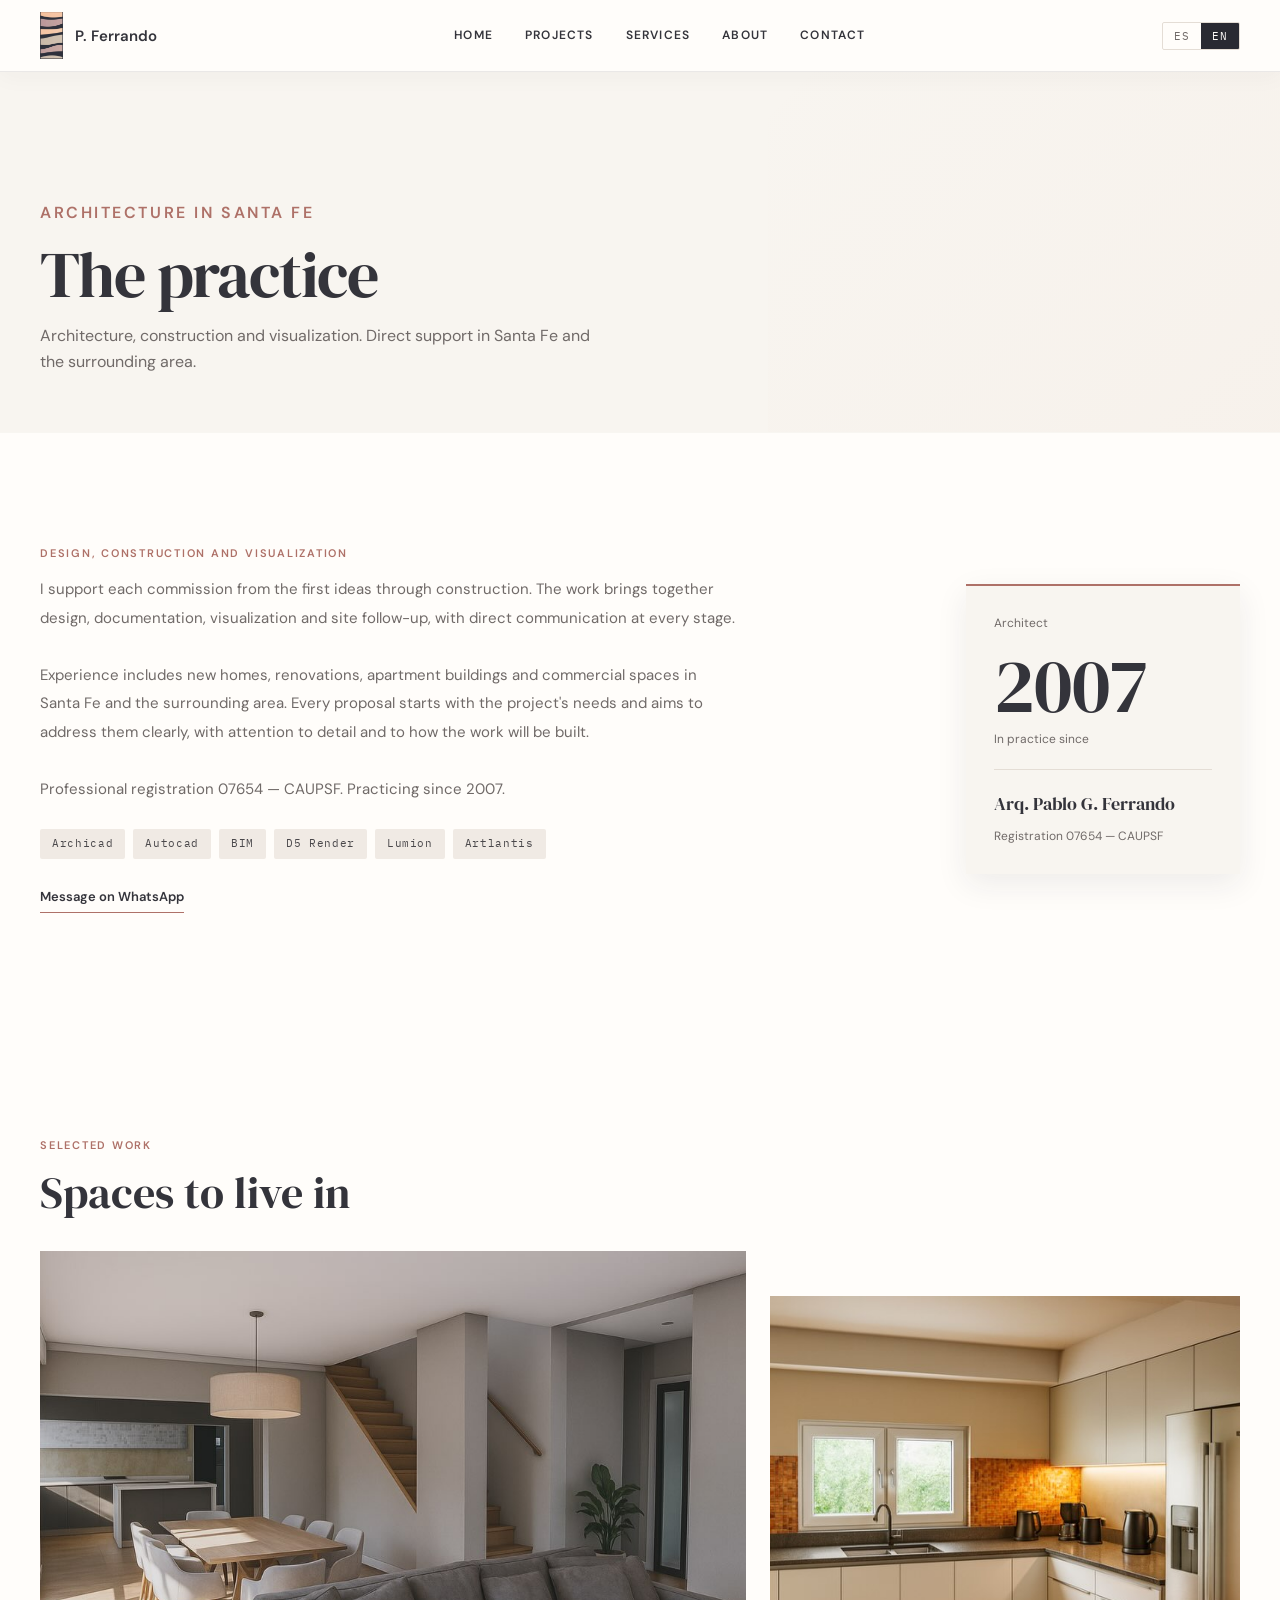
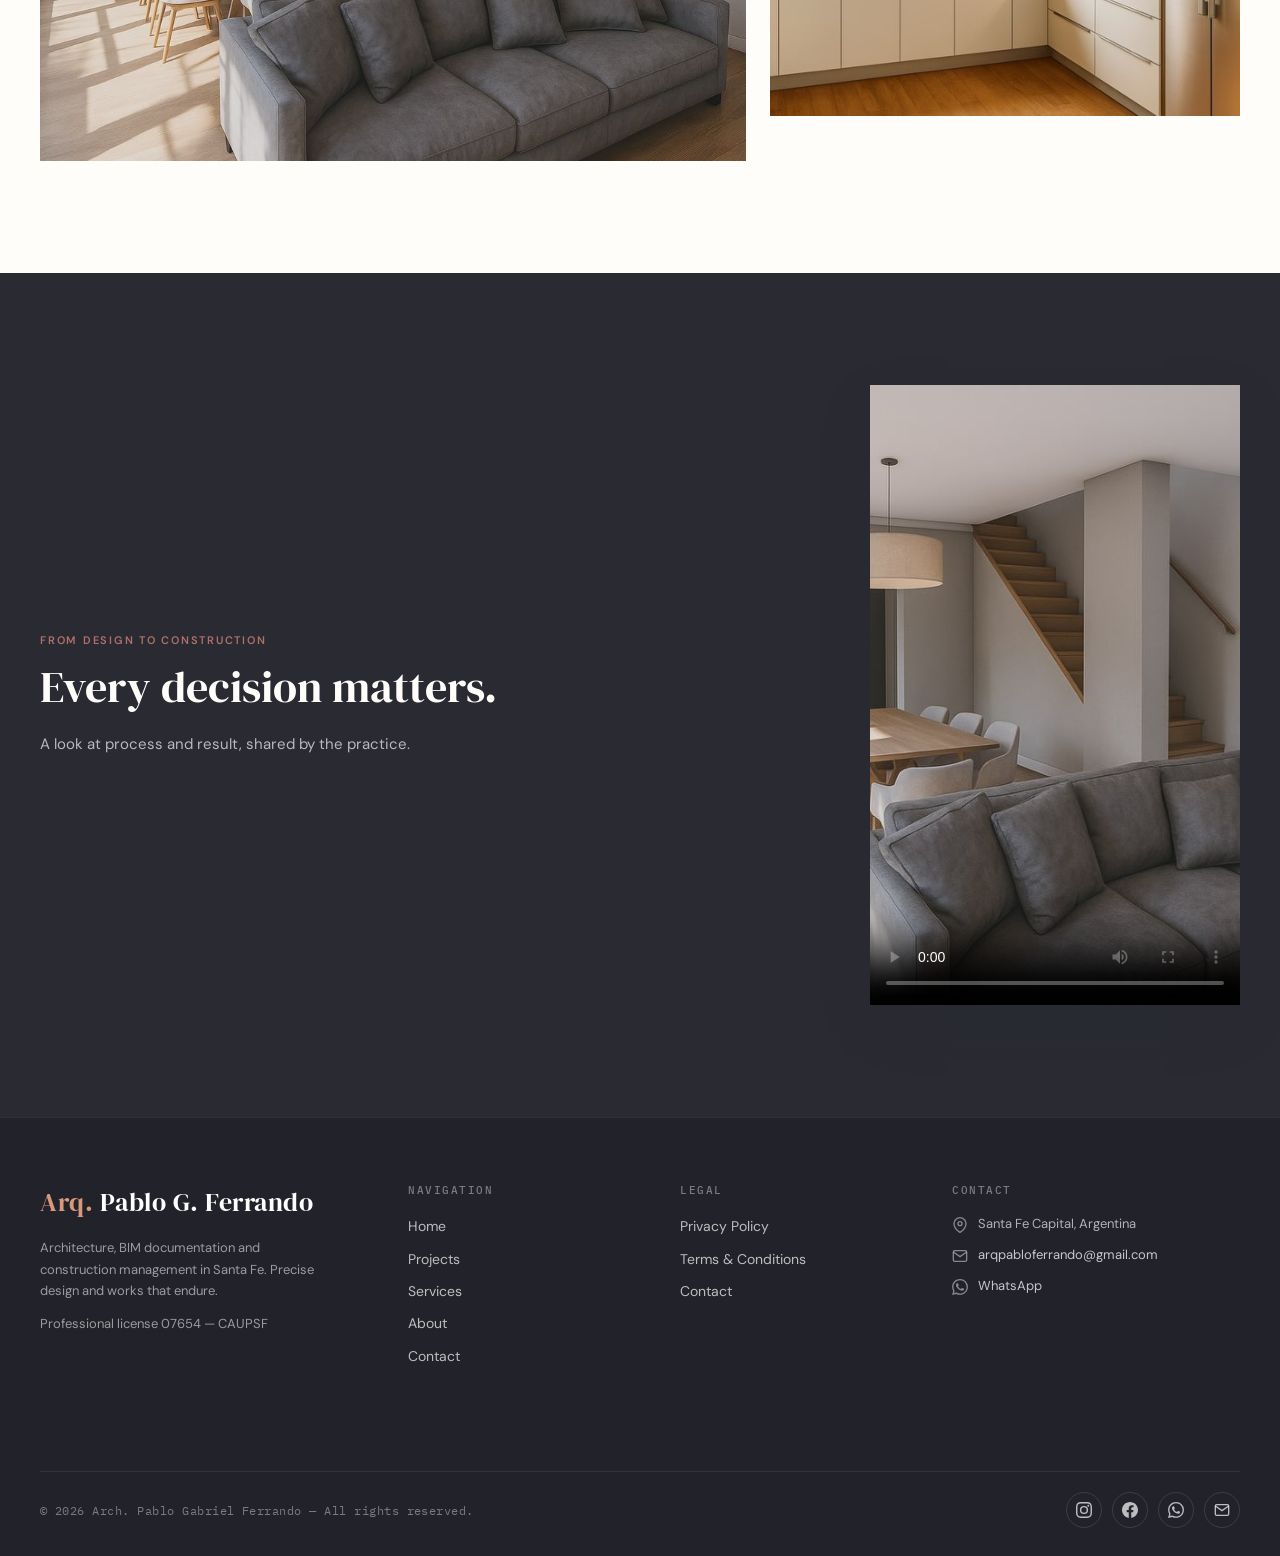
==== commit 48f2320b: "Refactor code structure for improved readability and maintainability" ====
--- a/pages/about.html
+++ b/pages/about.html
@@ -4,7 +4,7 @@
   <meta charset="UTF-8">
   <meta name="viewport" content="width=device-width, initial-scale=1.0">
   <title>El Estudio | Arq. Pablo Gabriel Ferrando — Santa Fe</title>
-  <meta name="description" content="Arquitecto matriculado 07654 CAUPSF. Especializado en BIM, Archicad, dirección de obra. Santa Fe desde 2007.">
+  <meta name="description" content="Arquitectura, construcción y visualización en Santa Fe y alrededores. Arq. Pablo Ferrando, matrícula 07654 CAUPSF.">
   <link rel="stylesheet" href="../css/styles.css">
   <link rel="stylesheet" href="../css/ferrando.css">
 </head>
@@ -43,17 +43,65 @@
     <a href="contact.html" class="mobile-link" data-i18n="nav.contact">Contacto</a>
   </div>
 
-  <section class="page-hero">
+  <section class="page-hero about-page-hero">
     <div class="container">
-      <h1 data-i18n="about.title">El profesional</h1>
-      <p data-i18n="about.lead">Arquitecto matriculado (07654 — CAUPSF) con actividad ininterrumpida desde enero de 2007 en Santa Fe Capital.</p>
+      <p class="editorial-eyebrow" data-i18n="about.kicker">El estudio</p>
+      <h1 data-i18n="about.title">El estudio</h1>
+      <p data-i18n="about.lead">Arquitectura, construcción y visualización. Atención directa en Santa Fe y alrededores.</p>
     </div>
   </section>
 
-  <section class="section" style="padding-top:16px;">
-    <div class="container" style="max-width:720px;">
-      <div id="about-body" style="color:var(--grey-600);line-height:1.75;white-space:pre-line;"></div>
-      <div class="tools-list" id="tools-list" style="margin-top:32px;"></div>
+  <section class="section about-intro">
+    <div class="container about-intro-grid">
+      <div class="about-copy">
+        <p class="editorial-eyebrow" data-i18n="about.approach">Diseño, obra y visualización</p>
+        <div id="about-body" class="about-body"></div>
+        <div class="tools-list" id="tools-list" aria-label="Herramientas de trabajo"></div>
+        <a class="text-link" href="https://wa.me/543424866544" target="_blank" rel="noopener noreferrer" data-i18n="contact.whatsapp_label">Escribir por WhatsApp</a>
+      </div>
+      <aside class="about-profile" aria-label="Datos profesionales">
+        <div class="about-profile-caption">
+          <span data-i18n="about.profile_role">Arquitecto</span>
+          <strong class="about-profile-year">2007</strong>
+          <span data-i18n="about.since_label">Actividad profesional desde</span>
+          <span class="about-profile-rule" aria-hidden="true"></span>
+          <strong>Arq. Pablo G. Ferrando</strong>
+          <span data-i18n="about.registration">Matrícula 07654 — CAUPSF</span>
+        </div>
+      </aside>
+    </div>
+  </section>
+
+  <section class="section about-gallery-section">
+    <div class="container">
+      <div class="section-heading">
+        <p class="editorial-eyebrow" data-i18n="about.work_eyebrow">Una selección de trabajos</p>
+        <h2 data-i18n="about.work_title">Espacios para vivir</h2>
+      </div>
+      <div class="about-image-grid">
+        <figure class="about-image about-image--wide">
+          <img src="../assets/images/carrusel-DRQKzYHgQ1fR3tcL7d4vFLrdoQrIxNX_GgC_PA0-02.jpg" data-i18n-alt="living" alt="Estar y comedor integrados en una vivienda contemporánea" loading="lazy" width="1024" height="682">
+        </figure>
+        <figure class="about-image">
+          <img src="../assets/images/carrusel-DRiG-3_gYC2otBUylb3lvI8yiROKWiNY1PQ5CU0-02.jpg" data-i18n-alt="interior" alt="Cocina con mobiliario claro y luz natural" loading="lazy" width="860" height="548">
+        </figure>
+      </div>
+    </div>
+  </section>
+
+  <section class="section about-process">
+    <div class="container about-process-grid">
+      <div class="about-process-copy">
+        <p class="editorial-eyebrow" data-i18n="about.process_eyebrow">Del proyecto a la obra</p>
+        <h2 data-i18n="about.process_title">Cada decisión cuenta.</h2>
+        <p data-i18n="about.process_body">Un registro de proceso y resultado, compartido desde el estudio.</p>
+      </div>
+      <div class="about-video-frame">
+        <video controls playsinline preload="metadata" poster="../assets/images/carrusel-DRQKzYHgQ1fR3tcL7d4vFLrdoQrIxNX_GgC_PA0-02.jpg" aria-label="Video de un proyecto antes y después">
+          <source src="../assets/videos/proceso-obra-reel.mp4" type="video/mp4">
+          Tu navegador no puede reproducir este video.
+        </video>
+      </div>
     </div>
   </section>
 
@@ -63,7 +111,7 @@
         <div>
           <div class="footer-brand-name"><em>Arq.</em> Pablo G. Ferrando</div>
           <p class="footer-brand-desc" data-i18n="footer.brand_desc">Arquitectura, documentación BIM y dirección de obra en Santa Fe. Diseño preciso y obras que permanecen.</p>
-          <p class="footer-brand-desc" style="margin-top:12px;" data-i18n="footer.matricula">Matrícula profesional 07654 — CAUPSF</p>
+          <p class="footer-brand-desc footer-credential" data-i18n="footer.matricula">Matrícula profesional 07654 — CAUPSF</p>
         </div>
         <div>
           <p class="footer-col-title" data-i18n="footer.nav_title">Navegación</p>
@@ -87,7 +135,7 @@
           <p class="footer-col-title" data-i18n="footer.contact_title">Contacto</p>
           <div class="footer-contact-item"><svg viewBox="0 0 24 24" fill="none" stroke="currentColor" stroke-width="2" aria-hidden="true"><path d="M21 10c0 7-9 13-9 13s-9-6-9-13a9 9 0 0 1 18 0z"/><circle cx="12" cy="10" r="3"/></svg><span data-i18n="footer.location">Santa Fe Capital, Argentina</span></div>
           <div class="footer-contact-item"><svg viewBox="0 0 24 24" fill="none" stroke="currentColor" stroke-width="2" aria-hidden="true"><path d="M4 4h16c1.1 0 2 .9 2 2v12c0 1.1-.9 2-2 2H4c-1.1 0-2-.9-2-2V6c0-1.1.9-2 2-2z"/><polyline points="22,6 12,13 2,6"/></svg><a href="mailto:arqpabloferrando@gmail.com">arqpabloferrando@gmail.com</a></div>
-          <div class="footer-contact-item"><svg viewBox="0 0 24 24" fill="currentColor" aria-hidden="true"><path d="M17.472 14.382c-.297-.149-1.758-.867-2.03-.967-.273-.099-.471-.148-.67.15-.197.297-.767.966-.94 1.164-.173.199-.347.223-.644.075-.297-.15-1.255-.463-2.39-1.475-.883-.788-1.48-1.761-1.653-2.059-.173-.297-.018-.458.13-.606.134-.133.298-.347.446-.52.149-.174.198-.298.298-.497.099-.198.05-.371-.025-.52-.075-.149-.669-1.612-.916-2.207-.242-.579-.487-.5-.669-.51-.173-.008-.371-.01-.57-.01-.198 0-.52.074-.792.372-.272.297-1.04 1.016-1.04 2.479 0 1.462 1.065 2.875 1.213 3.074.149.198 2.096 3.2 5.077 4.487.709.306 1.262.489 1.694.625.712.227 1.36.195 1.871.118.571-.085 1.758-.719 2.006-1.413.248-.694.248-1.289.173-1.413-.074-.124-.272-.198-.57-.347m-5.421 7.403h-.004a9.87 9.87 0 01-5.031-1.378l-.361-.214-3.741.982.998-3.648-.235-.374a9.86 9.86 0 01-1.51-5.26c.001-5.45 4.436-9.884 9.888-9.884 2.64 0 5.122 1.03 6.988 2.898a9.825 9.825 0 012.893 6.994c-.003 5.45-4.435 9.884-9.885 9.884m8.413-18.297A11.815 11.815 0 0012.05 0C5.495 0 .16 5.335.157 11.892c0 2.096.547 4.142 1.588 5.945L.057 24l6.305-1.654a11.882 11.882 0 005.683 1.448h.005c6.554 0 11.89-5.335 11.893-11.893a11.821 11.821 0 00-3.48-8.413z"/></svg><a href="https://wa.me/5493420000000" target="_blank" rel="noopener noreferrer">WhatsApp</a></div>
+          <div class="footer-contact-item"><svg viewBox="0 0 24 24" fill="currentColor" aria-hidden="true"><path d="M17.472 14.382c-.297-.149-1.758-.867-2.03-.967-.273-.099-.471-.148-.67.15-.197.297-.767.966-.94 1.164-.173.199-.347.223-.644.075-.297-.15-1.255-.463-2.39-1.475-.883-.788-1.48-1.761-1.653-2.059-.173-.297-.018-.458.13-.606.134-.133.298-.347.446-.52.149-.174.198-.298.298-.497.099-.198.05-.371-.025-.52-.075-.149-.669-1.612-.916-2.207-.242-.579-.487-.5-.669-.51-.173-.008-.371-.01-.57-.01-.198 0-.52.074-.792.372-.272.297-1.04 1.016-1.04 2.479 0 1.462 1.065 2.875 1.213 3.074.149.198 2.096 3.2 5.077 4.487.709.306 1.262.489 1.694.625.712.227 1.36.195 1.871.118.571-.085 1.758-.719 2.006-1.413.248-.694.248-1.289.173-1.413-.074-.124-.272-.198-.57-.347m-5.421 7.403h-.004a9.87 9.87 0 01-5.031-1.378l-.361-.214-3.741.982.998-3.648-.235-.374a9.86 9.86 0 01-1.51-5.26c.001-5.45 4.436-9.884 9.888-9.884 2.64 0 5.122 1.03 6.988 2.898a9.825 9.825 0 012.893 6.994c-.003 5.45-4.435 9.884-9.885 9.884m8.413-18.297A11.815 11.815 0 0012.05 0C5.495 0 .16 5.335.157 11.892c0 2.096.547 4.142 1.588 5.945L.057 24l6.305-1.654a11.882 11.882 0 005.683 1.448h.005c6.554 0 11.89-5.335 11.893-11.893a11.821 11.821 0 00-3.48-8.413z"/></svg><a href="https://wa.me/543424866544" target="_blank" rel="noopener noreferrer">WhatsApp</a></div>
         </div>
       </div>
       <div class="footer-bar">
@@ -95,7 +143,7 @@
         <div class="footer-socials">
           <a href="https://www.instagram.com/arqpablo.ferrando/" target="_blank" rel="noopener noreferrer" aria-label="Instagram"><svg viewBox="0 0 24 24" fill="currentColor" aria-hidden="true"><path d="M12 2.163c3.204 0 3.584.012 4.85.07 3.252.148 4.771 1.691 4.919 4.919.058 1.265.069 1.645.069 4.849 0 3.205-.012 3.584-.069 4.849-.149 3.225-1.664 4.771-4.919 4.919-1.266.058-1.644.07-4.85.07-3.204 0-3.584-.012-4.849-.07-3.26-.149-4.771-1.699-4.919-4.92-.058-1.265-.07-1.644-.07-4.849 0-3.204.013-3.583.07-4.849.149-3.227 1.664-4.771 4.919-4.919 1.266-.057 1.645-.069 4.849-.069zM12 0C8.741 0 8.333.014 7.053.072 2.695.272.273 2.69.073 7.052.014 8.333 0 8.741 0 12c0 3.259.014 3.668.072 4.948.2 4.358 2.618 6.78 6.98 6.98C8.333 23.986 8.741 24 12 24c3.259 0 3.668-.014 4.948-.072 4.354-.2 6.782-2.618 6.979-6.98.059-1.28.073-1.689.073-4.948 0-3.259-.014-3.667-.072-4.947-.196-4.354-2.617-6.78-6.979-6.98C15.668.014 15.259 0 12 0zm0 5.838a6.162 6.162 0 100 12.324 6.162 6.162 0 000-12.324zM12 16a4 4 0 110-8 4 4 0 010 8zm6.406-11.845a1.44 1.44 0 100 2.881 1.44 1.44 0 000-2.881z"/></svg></a>
           <a href="https://www.facebook.com/profile.php?id=61558146892451" target="_blank" rel="noopener noreferrer" aria-label="Facebook"><svg viewBox="0 0 24 24" fill="currentColor" aria-hidden="true"><path d="M24 12.073c0-6.627-5.373-12-12-12s-12 5.373-12 12c0 5.99 4.388 10.954 10.125 11.854v-8.385H7.078v-3.47h3.047V9.43c0-3.007 1.792-4.669 4.533-4.669 1.312 0 2.686.235 2.686.235v2.953H15.83c-1.491 0-1.956.925-1.956 1.874v2.25h3.328l-.532 3.47h-2.796v8.385C19.612 23.027 24 18.062 24 12.073z"/></svg></a>
-          <a href="https://wa.me/5493420000000" target="_blank" rel="noopener noreferrer" aria-label="WhatsApp"><svg viewBox="0 0 24 24" fill="currentColor" aria-hidden="true"><path d="M17.472 14.382c-.297-.149-1.758-.867-2.03-.967-.273-.099-.471-.148-.67.15-.197.297-.767.966-.94 1.164-.173.199-.347.223-.644.075-.297-.15-1.255-.463-2.39-1.475-.883-.788-1.48-1.761-1.653-2.059-.173-.297-.018-.458.13-.606.134-.133.298-.347.446-.52.149-.174.198-.298.298-.497.099-.198.05-.371-.025-.52-.075-.149-.669-1.612-.916-2.207-.242-.579-.487-.5-.669-.51-.173-.008-.371-.01-.57-.01-.198 0-.52.074-.792.372-.272.297-1.04 1.016-1.04 2.479 0 1.462 1.065 2.875 1.213 3.074.149.198 2.096 3.2 5.077 4.487.709.306 1.262.489 1.694.625.712.227 1.36.195 1.871.118.571-.085 1.758-.719 2.006-1.413.248-.694.248-1.289.173-1.413-.074-.124-.272-.198-.57-.347m-5.421 7.403h-.004a9.87 9.87 0 01-5.031-1.378l-.361-.214-3.741.982.998-3.648-.235-.374a9.86 9.86 0 01-1.51-5.26c.001-5.45 4.436-9.884 9.888-9.884 2.64 0 5.122 1.03 6.988 2.898a9.825 9.825 0 012.893 6.994c-.003 5.45-4.435 9.884-9.885 9.884m8.413-18.297A11.815 11.815 0 0012.05 0C5.495 0 .16 5.335.157 11.892c0 2.096.547 4.142 1.588 5.945L.057 24l6.305-1.654a11.882 11.882 0 005.683 1.448h.005c6.554 0 11.89-5.335 11.893-11.893a11.821 11.821 0 00-3.48-8.413z"/></svg></a>
+          <a href="https://wa.me/543424866544" target="_blank" rel="noopener noreferrer" aria-label="WhatsApp"><svg viewBox="0 0 24 24" fill="currentColor" aria-hidden="true"><path d="M17.472 14.382c-.297-.149-1.758-.867-2.03-.967-.273-.099-.471-.148-.67.15-.197.297-.767.966-.94 1.164-.173.199-.347.223-.644.075-.297-.15-1.255-.463-2.39-1.475-.883-.788-1.48-1.761-1.653-2.059-.173-.297-.018-.458.13-.606.134-.133.298-.347.446-.52.149-.174.198-.298.298-.497.099-.198.05-.371-.025-.52-.075-.149-.669-1.612-.916-2.207-.242-.579-.487-.5-.669-.51-.173-.008-.371-.01-.57-.01-.198 0-.52.074-.792.372-.272.297-1.04 1.016-1.04 2.479 0 1.462 1.065 2.875 1.213 3.074.149.198 2.096 3.2 5.077 4.487.709.306 1.262.489 1.694.625.712.227 1.36.195 1.871.118.571-.085 1.758-.719 2.006-1.413.248-.694.248-1.289.173-1.413-.074-.124-.272-.198-.57-.347m-5.421 7.403h-.004a9.87 9.87 0 01-5.031-1.378l-.361-.214-3.741.982.998-3.648-.235-.374a9.86 9.86 0 01-1.51-5.26c.001-5.45 4.436-9.884 9.888-9.884 2.64 0 5.122 1.03 6.988 2.898a9.825 9.825 0 012.893 6.994c-.003 5.45-4.435 9.884-9.885 9.884m8.413-18.297A11.815 11.815 0 0012.05 0C5.495 0 .16 5.335.157 11.892c0 2.096.547 4.142 1.588 5.945L.057 24l6.305-1.654a11.882 11.882 0 005.683 1.448h.005c6.554 0 11.89-5.335 11.893-11.893a11.821 11.821 0 00-3.48-8.413z"/></svg></a>
           <a href="mailto:arqpabloferrando@gmail.com" aria-label="Email"><svg viewBox="0 0 24 24" fill="none" stroke="currentColor" stroke-width="2" aria-hidden="true"><path d="M4 4h16c1.1 0 2 .9 2 2v12c0 1.1-.9 2-2 2H4c-1.1 0-2-.9-2-2V6c0-1.1.9-2 2-2z"/><polyline points="22,6 12,13 2,6"/></svg></a>
         </div>
       </div>
@@ -110,6 +158,11 @@
       const c = window.I18N.getContent();
       if (!c || !c.about) return;
       document.getElementById('about-body').textContent = t(c.about.body);
+      document.querySelectorAll('.about-image-grid [data-i18n-alt]').forEach(image => {
+        const key = image.getAttribute('data-i18n-alt');
+        const alt = c.services_page && c.services_page.gallery_alt && c.services_page.gallery_alt[key];
+        if (alt) image.alt = t(alt);
+      });
       const tools = document.getElementById('tools-list');
       if (tools && c.about.tools) {
         tools.innerHTML = c.about.tools.map(tool => `<span class="tool-chip">${tool}</span>`).join('');
--- a/css/styles.css
+++ b/css/styles.css
@@ -1,12 +1,3 @@
-/* ==========================================================================
-   AXIUM INDUSTRIAL – CORE STYLESHEET
-   Corporate / Industrial / Institutional
-   ========================================================================== */
-
-/* --- FONTS --- */
-@import url("https://fonts.googleapis.com/css2?family=Barlow:ital,wght@0,300;0,400;0,500;0,600;0,700;0,800;1,300&family=Barlow+Condensed:wght@400;500;600;700;800&family=IBM+Plex+Mono:wght@400;500&display=swap");
-
-/* --- RESET --- */
 *,
 *::before,
 *::after {
@@ -19,9 +10,9 @@
   font-size: 16px;
 }
 body {
-  font-family: "Barlow", sans-serif;
-  background: #fff;
-  color: #1a1a1a;
+  font-family: var(--font-body);
+  background: var(--white);
+  color: var(--grey-900);
   line-height: 1.6;
   overflow-x: hidden;
 }
@@ -36,26 +27,21 @@
 ul {
   list-style: none;
 }
-
-/* --- VARIABLES --- */
 :root {
-  --black: #0a0a0a;
-  --grey-900: #1a1a1a;
-  --grey-800: #2d2d2d;
-  --grey-600: #4a4a4a;
-  --grey-400: #888;
-  --grey-200: #d4d4d4;
-  --grey-100: #f0f0f0;
-  --grey-50: #f8f8f8;
-  --white: #ffffff;
-  --accent: #ddb469; /* industrial amber */
-  --accent-dk: rgb(197, 81, 91);
-  --red: #b02a00;
-
-  --font-display: "Barlow Condensed", sans-serif;
-  --font-body: "Barlow", sans-serif;
+  --black: #292a32;
+  --grey-900: #34343b;
+  --grey-800: #4a484b;
+  --grey-600: #706a68;
+  --grey-400: #968d87;
+  --grey-200: #e4ddd5;
+  --grey-100: #f0eae4;
+  --grey-50: #f8f5f0;
+  --white: #fffdfa;
+  --accent: #d99879;
+  --accent-dk: #ae7168;
+  --font-display: Georgia, serif;
+  --font-body: Arial, sans-serif;
   --font-mono: "IBM Plex Mono", monospace;
-
   --nav-h: 72px;
   --section-pad: 96px;
   --max-w: 1320px;
@@ -64,8 +50,6 @@
   --shadow: 0 2px 24px rgba(0, 0, 0, 0.08);
   --shadow-lg: 0 8px 48px rgba(0, 0, 0, 0.14);
 }
-
-/* --- UTILITIES --- */
 .container {
   max-width: var(--max-w);
   margin: 0 auto;
@@ -81,11 +65,6 @@
 .section--grey {
   background: var(--grey-50);
 }
-.section--mid {
-  background: var(--grey-900);
-  color: var(--white);
-}
-
 .label {
   font-family: var(--font-mono);
   font-size: 11px;
@@ -105,7 +84,6 @@
   height: 1px;
   background: var(--accent);
 }
-
 .section-title {
   font-family: var(--font-display);
   font-size: clamp(36px, 4vw, 54px);
@@ -114,24 +92,9 @@
   line-height: 1.05;
   color: var(--grey-900);
 }
-.section--dark .section-title,
-.section--mid .section-title {
+.section--dark .section-title {
   color: var(--white);
 }
-
-.section-sub {
-  font-size: 16px;
-  font-weight: 400;
-  color: var(--grey-600);
-  max-width: 560px;
-  line-height: 1.7;
-  margin-top: 16px;
-}
-.section--dark .section-sub,
-.section--mid .section-sub {
-  color: var(--grey-400);
-}
-
 .section-header {
   margin-bottom: 56px;
 }
@@ -141,7 +104,6 @@
   justify-content: space-between;
   gap: 40px;
 }
-
 .btn {
   display: inline-flex;
   align-items: center;
@@ -173,14 +135,6 @@
   background: rgba(255, 255, 255, 0.1);
   border-color: var(--white);
 }
-.btn--outline-dark {
-  background: transparent;
-  color: var(--grey-900);
-  border: 1px solid var(--grey-200);
-}
-.btn--outline-dark:hover {
-  border-color: var(--grey-900);
-}
 .btn-arrow {
   font-size: 16px;
   transition: transform 0.2s;
@@ -188,34 +142,12 @@
 .btn:hover .btn-arrow {
   transform: translateX(4px);
 }
-
-.tag {
-  font-family: var(--font-mono);
-  font-size: 10px;
-  font-weight: 500;
-  letter-spacing: 0.14em;
-  text-transform: uppercase;
-  padding: 4px 10px;
-  background: var(--grey-100);
-  color: var(--grey-600);
-  border-radius: var(--radius);
-}
-.tag--accent {
-  background: rgba(200, 150, 12, 0.12);
-  color: var(--accent);
-}
-
 .divider {
   width: 100%;
   height: 1px;
   background: var(--grey-200);
   margin: 0;
 }
-.divider--dark {
-  background: rgba(255, 255, 255, 0.08);
-}
-
-/* --- LOADING --- */
 #page-loader {
   position: fixed;
   inset: 0;
@@ -266,10 +198,6 @@
     width: 100%;
   }
 }
-
-/* ==========================================================================
-   NAVBAR
-   ========================================================================== */
 #navbar {
   position: fixed;
   top: 0;
@@ -289,12 +217,6 @@
   background: rgba(26, 25, 25, 0.726);
   border-bottom: 1px solid var(--accent-dk);
 }
-/* #navbar.solid {
-  background: rgba(10,10,10,0.97);
-  backdrop-filter: blur(12px);
-  border-bottom-color: rgba(255,255,255,0.06);
-  box-shadow: 0 2px 20px rgba(0,0,0,0.3);
-} */
 .nav-inner {
   max-width: var(--max-w);
   margin: 0 auto;
@@ -309,36 +231,6 @@
   align-items: center;
   gap: 12px;
   text-decoration: none;
-}
-.nav-logo-mark {
-  width: 36px;
-  height: 36px;
-  background: var(--accent);
-  display: flex;
-  align-items: center;
-  justify-content: center;
-  font-family: var(--font-display);
-  font-weight: 800;
-  font-size: 16px;
-  color: var(--black);
-  letter-spacing: 0.02em;
-}
-.nav-logo-text {
-  font-family: var(--font-display);
-  font-size: 20px;
-  font-weight: 800;
-  color: var(--white);
-  letter-spacing: 0.08em;
-  text-transform: uppercase;
-}
-.nav-logo-sub {
-  font-family: var(--font-mono);
-  font-size: 9px;
-  font-weight: 400;
-  color: var(--grey-400);
-  letter-spacing: 0.15em;
-  text-transform: uppercase;
-  margin-top: 1px;
 }
 .nav-links {
   display: flex;
@@ -365,13 +257,6 @@
 .nav-link.active {
   color: var(--accent);
 }
-.nav-cta {
-  margin-left: 20px;
-  font-size: 12px;
-  padding: 10px 22px;
-}
-
-/* Hamburger */
 .nav-hamburger {
   display: none;
   flex-direction: column;
@@ -397,15 +282,13 @@
 .nav-hamburger.open span:nth-child(3) {
   transform: translateY(-7px) rotate(-45deg);
 }
-
-/* Mobile menu */
 #mobile-menu {
   display: none;
   position: fixed;
   top: var(--nav-h);
   left: 0;
   right: 0;
-  background: rgba(10, 10, 10, 0.98);
+  background: rgba(41, 42, 50, 0.98);
   backdrop-filter: blur(16px);
   padding: 24px 40px;
   flex-direction: column;
@@ -429,10 +312,6 @@
 .mobile-link:hover {
   color: var(--accent);
 }
-
-/* ==========================================================================
-   HERO
-   ========================================================================== */
 .hero {
   min-height: 100vh;
   position: relative;
@@ -445,15 +324,7 @@
 .hero-bg {
   position: absolute;
   inset: 0;
-  background:
-    linear-gradient(
-      to bottom,
-      rgba(10, 10, 10, 0.2) 0%,
-      rgba(10, 10, 10, 0.7) 60%,
-      rgba(10, 10, 10, 0.95) 100%
-    ),
-    url("https://images.unsplash.com/photo-1504307651254-35680f356dfd?w=1800&q=85")
-      center/cover no-repeat;
+  background: radial-gradient(ellipse at 75% 48%, #3b3940 0%, var(--black) 64%);
   z-index: 0;
 }
 .hero-noise {
@@ -466,7 +337,6 @@
 .hero-content {
   position: relative;
   z-index: 2;
-
   margin: auto;
   padding: 0 20px;
   width: 100%;
@@ -561,36 +431,6 @@
   text-transform: uppercase;
   margin-top: 4px;
 }
-.hero-scroll-indicator {
-  position: absolute;
-  bottom: 32px;
-  left: 50%;
-  transform: translateX(-50%);
-  z-index: 2;
-  display: flex;
-  flex-direction: column;
-  align-items: center;
-  gap: 8px;
-  opacity: 0;
-  animation: fadeIn 0.8s 2s ease forwards;
-}
-.hero-scroll-line {
-  width: 1px;
-  height: 40px;
-  background: linear-gradient(to bottom, var(--accent), transparent);
-  animation: scrollLine 1.8s ease infinite;
-}
-@keyframes scrollLine {
-  0%,
-  100% {
-    opacity: 0.3;
-    transform: scaleY(1);
-  }
-  50% {
-    opacity: 1;
-  }
-}
-
 @keyframes fadeUp {
   from {
     opacity: 0;
@@ -609,52 +449,6 @@
     opacity: 1;
   }
 }
-
-/* ==========================================================================
-   TICKER / MARQUEE
-   ========================================================================== */
-.ticker-bar {
-  background: var(--accent);
-  padding: 10px 0;
-  overflow: hidden;
-}
-.ticker-track {
-  display: flex;
-  gap: 0;
-  white-space: nowrap;
-  animation: ticker 30s linear infinite;
-}
-.ticker-item {
-  display: inline-flex;
-  align-items: center;
-  gap: 32px;
-  padding: 0 32px;
-  font-family: var(--font-mono);
-  font-size: 11px;
-  font-weight: 500;
-  letter-spacing: 0.14em;
-  text-transform: uppercase;
-  color: var(--black);
-}
-.ticker-dot {
-  width: 4px;
-  height: 4px;
-  background: var(--black);
-  border-radius: 50%;
-  opacity: 0.5;
-}
-@keyframes ticker {
-  0% {
-    transform: translateX(0);
-  }
-  100% {
-    transform: translateX(-50%);
-  }
-}
-
-/* ==========================================================================
-   INTRO STRIP
-   ========================================================================== */
 .intro-strip {
   padding: 80px 0;
   background: var(--white);
@@ -688,16 +482,12 @@
 .intro-body a {
   color: var(--accent);
   font-weight: 600;
-  border-bottom: 1px solid rgba(200, 150, 12, 0.3);
+  border-bottom: 1px solid rgba(217, 152, 121, 0.3);
   transition: border-color 0.2s;
 }
 .intro-body a:hover {
   border-color: var(--accent);
 }
-
-/* ==========================================================================
-   SERVICES
-   ========================================================================== */
 .services-grid {
   display: grid;
   grid-template-columns: repeat(4, 1fr);
@@ -730,12 +520,6 @@
 .service-card:hover::after {
   transform: scaleX(1);
 }
-.service-icon {
-  width: 48px;
-  height: 48px;
-  margin-bottom: 24px;
-  color: var(--accent);
-}
 .service-num {
   font-family: var(--font-mono);
   font-size: 11px;
@@ -757,116 +541,6 @@
   line-height: 1.7;
   margin-bottom: 24px;
 }
-.service-link {
-  font-size: 12px;
-  font-weight: 600;
-  letter-spacing: 0.08em;
-  text-transform: uppercase;
-  color: var(--accent);
-  display: flex;
-  align-items: center;
-  gap: 6px;
-  transition: gap 0.2s;
-}
-.service-card:hover .service-link {
-  gap: 10px;
-}
-
-/* ==========================================================================
-   MARKETS
-   ========================================================================== */
-.markets-grid {
-  display: grid;
-  grid-template-columns: repeat(4, 1fr);
-  gap: 24px;
-}
-.market-card {
-  position: relative;
-  overflow: hidden;
-  background: var(--grey-900);
-  aspect-ratio: 3/4;
-  cursor: pointer;
-  border-radius: var(--radius);
-}
-.market-bg {
-  position: absolute;
-  inset: 0;
-  background-size: cover;
-  background-position: center;
-  transition: transform 0.5s ease;
-  filter: grayscale(40%);
-}
-.market-overlay {
-  position: absolute;
-  inset: 0;
-  background: linear-gradient(
-    to top,
-    rgba(10, 10, 10, 0.9) 0%,
-    rgba(10, 10, 10, 0.3) 60%,
-    transparent 100%
-  );
-  transition: background 0.3s;
-}
-.market-card:hover .market-bg {
-  transform: scale(1.04);
-}
-.market-card:hover .market-overlay {
-  background: linear-gradient(
-    to top,
-    rgba(10, 10, 10, 0.95) 0%,
-    rgba(10, 10, 10, 0.5) 60%,
-    rgba(10, 10, 10, 0.1) 100%
-  );
-}
-.market-content {
-  position: absolute;
-  bottom: 0;
-  left: 0;
-  right: 0;
-  padding: 28px 24px;
-}
-.market-tag {
-  font-family: var(--font-mono);
-  font-size: 10px;
-  color: var(--accent);
-  letter-spacing: 0.14em;
-  text-transform: uppercase;
-  margin-bottom: 10px;
-}
-.market-name {
-  font-family: var(--font-display);
-  font-size: 22px;
-  font-weight: 700;
-  color: var(--white);
-  line-height: 1.1;
-  margin-bottom: 8px;
-  letter-spacing: -0.01em;
-}
-.market-summary {
-  font-size: 13px;
-  color: rgba(255, 255, 255, 0.55);
-  line-height: 1.5;
-  max-height: 0;
-  overflow: hidden;
-  transition:
-    max-height 0.4s ease,
-    opacity 0.3s;
-  opacity: 0;
-}
-.market-card:hover .market-summary {
-  max-height: 80px;
-  opacity: 1;
-}
-
-/* ==========================================================================
-   PRODUCTS
-   ========================================================================== */
-.products-filter {
-  display: flex;
-  gap: 8px;
-  margin-bottom: 40px;
-  flex-wrap: wrap;
-}
 .filter-btn {
   font-family: var(--font-mono);
   font-size: 11px;
@@ -890,416 +564,12 @@
   color: var(--white);
   border-color: var(--grey-900);
 }
-.products-grid {
-  display: grid;
-  grid-template-columns: repeat(4, 1fr);
-  gap: 1px;
-  background: var(--grey-200);
-  border: 1px solid var(--grey-200);
-}
-.product-card {
-  background: var(--white);
-  padding: 0;
-  overflow: hidden;
-  transition: background 0.2s;
-  cursor: default;
-}
-.product-card:hover {
-  background: var(--grey-50);
-}
-.product-img {
-  width: 100%;
-  aspect-ratio: 16/9;
-  object-fit: cover;
-  filter: grayscale(20%);
-  transition: filter 0.3s;
-}
-.product-card:hover .product-img {
-  filter: grayscale(0%);
-}
-.product-body {
-  padding: 20px 22px 24px;
-}
-.product-cat {
-  font-family: var(--font-mono);
-  font-size: 10px;
-  color: var(--accent);
-  letter-spacing: 0.14em;
-  text-transform: uppercase;
-  margin-bottom: 8px;
-}
-.product-name {
-  font-family: var(--font-display);
-  font-size: 17px;
-  font-weight: 700;
-  color: var(--grey-900);
-  line-height: 1.2;
-  margin-bottom: 8px;
-  letter-spacing: -0.01em;
-}
-.product-spec {
-  font-size: 12.5px;
-  color: var(--grey-600);
-  line-height: 1.55;
-}
-
-/* ==========================================================================
-   GLOBAL PRESENCE / MAP
-   ========================================================================== */
-.map-section {
-  background: var(--grey-900);
-  color: var(--white);
-  overflow: hidden;
-}
-.map-header {
-  display: flex;
-  align-items: flex-start;
-  justify-content: space-between;
-  gap: 40px;
-  margin-bottom: 56px;
-}
-.map-stats {
-  display: grid;
-  grid-template-columns: repeat(4, 1fr);
-  gap: 32px;
-  margin-bottom: 56px;
-}
-.map-stat {
-  padding: 28px 24px;
-  background: rgba(255, 255, 255, 0.04);
-  border: 1px solid rgba(255, 255, 255, 0.07);
-}
-.map-stat-num {
-  font-family: var(--font-display);
-  font-size: 44px;
-  font-weight: 800;
-  color: var(--white);
-  line-height: 1;
-  letter-spacing: -0.02em;
-}
-.map-stat-num .accent {
-  color: var(--accent);
-}
-.map-stat-label {
-  font-family: var(--font-mono);
-  font-size: 10px;
-  color: var(--grey-400);
-  letter-spacing: 0.14em;
-  text-transform: uppercase;
-  margin-top: 8px;
-}
-.world-map-wrap {
-  position: relative;
-  max-width: 880px;
-  margin: 0 auto;
-}
-.world-map-img {
-  width: 100%;
-  opacity: 0.55;
-  filter: invert(1) brightness(0.5);
-}
-/* Marker dots */
-.map-marker {
-  position: absolute;
-  width: 10px;
-  height: 10px;
-  transform: translate(-50%, -50%);
-}
-.map-marker-dot {
-  width: 10px;
-  height: 10px;
-  background: var(--accent);
-  border-radius: 50%;
-  position: relative;
-  z-index: 1;
-}
-.map-marker-pulse {
-  position: absolute;
-  inset: -4px;
-  border-radius: 50%;
-  border: 1px solid var(--accent);
-  opacity: 0;
-  animation: markerPulse 2.5s ease infinite;
-}
-.map-marker:nth-child(2) .map-marker-pulse {
-  animation-delay: 0.5s;
-}
-.map-marker:nth-child(3) .map-marker-pulse {
-  animation-delay: 1s;
-}
-.map-marker:nth-child(4) .map-marker-pulse {
-  animation-delay: 1.5s;
-}
-.map-marker:nth-child(5) .map-marker-pulse {
-  animation-delay: 0.3s;
-}
-.map-marker:nth-child(6) .map-marker-pulse {
-  animation-delay: 0.8s;
-}
-.map-marker:nth-child(7) .map-marker-pulse {
-  animation-delay: 1.3s;
-}
-.map-marker:nth-child(8) .map-marker-pulse {
-  animation-delay: 1.8s;
-}
-@keyframes markerPulse {
-  0% {
-    transform: scale(1);
-    opacity: 0.6;
-  }
-  100% {
-    transform: scale(3);
-    opacity: 0;
-  }
-}
-
-/* ==========================================================================
-   PROJECTS
-   ========================================================================== */
-.projects-featured {
-  display: grid;
-  grid-template-columns: 1fr 1fr;
-  gap: 1px;
-  background: var(--grey-200);
-  border: 1px solid var(--grey-200);
-  margin-bottom: 1px;
-}
 .project-card {
   background: var(--white);
   overflow: hidden;
   position: relative;
   display: block;
 }
-.project-card--tall {
-  grid-row: span 2;
-}
-.project-img-wrap {
-  overflow: hidden;
-}
-.project-img {
-  width: 100%;
-  object-fit: cover;
-  display: block;
-  filter: grayscale(15%);
-  transition:
-    transform 0.5s ease,
-    filter 0.3s;
-}
-.project-card--tall .project-img {
-  height: 480px;
-}
-.project-card:not(.project-card--tall) .project-img {
-  height: 220px;
-}
-.project-card:hover .project-img {
-  transform: scale(1.03);
-  filter: grayscale(0%);
-}
-.project-body {
-  padding: 28px 30px;
-}
-.project-meta {
-  display: flex;
-  align-items: center;
-  gap: 12px;
-  margin-bottom: 12px;
-}
-.project-country {
-  font-family: var(--font-mono);
-  font-size: 10px;
-  color: var(--grey-400);
-  letter-spacing: 0.1em;
-  text-transform: uppercase;
-}
-.project-title {
-  font-family: var(--font-display);
-  font-size: 22px;
-  font-weight: 700;
-  color: var(--grey-900);
-  line-height: 1.15;
-  margin-bottom: 12px;
-  letter-spacing: -0.01em;
-}
-.project-card--tall .project-title {
-  font-size: 28px;
-}
-.project-desc {
-  font-size: 13.5px;
-  color: var(--grey-600);
-  line-height: 1.65;
-}
-.projects-list {
-  display: grid;
-  grid-template-columns: repeat(3, 1fr);
-  gap: 1px;
-  background: var(--grey-200);
-  border: 1px solid var(--grey-200);
-}
-.project-list-item {
-  background: var(--white);
-  padding: 28px 30px;
-  display: flex;
-  flex-direction: column;
-  gap: 10px;
-  transition: background 0.2s;
-}
-.project-list-item:hover {
-  background: var(--grey-50);
-}
-
-/* ==========================================================================
-   WHY CHOOSE US
-   ========================================================================== */
-.why-grid {
-  display: grid;
-  grid-template-columns: 1fr 1fr;
-  gap: 80px;
-  align-items: start;
-}
-.why-items {
-  display: flex;
-  flex-direction: column;
-  gap: 0;
-}
-.why-item {
-  padding: 28px 0;
-  border-bottom: 1px solid rgba(255, 255, 255, 0.07);
-  display: flex;
-  gap: 24px;
-  align-items: flex-start;
-}
-.why-item:first-child {
-  border-top: 1px solid rgba(255, 255, 255, 0.07);
-}
-.why-item-num {
-  font-family: var(--font-mono);
-  font-size: 11px;
-  color: var(--accent);
-  letter-spacing: 0.1em;
-  min-width: 36px;
-  padding-top: 3px;
-}
-.why-item-title {
-  font-family: var(--font-display);
-  font-size: 20px;
-  font-weight: 700;
-  color: var(--white);
-  margin-bottom: 8px;
-  letter-spacing: -0.01em;
-}
-.why-item-desc {
-  font-size: 14px;
-  color: var(--grey-400);
-  line-height: 1.7;
-}
-.why-visual {
-  position: relative;
-}
-.why-img {
-  width: 100%;
-  filter: grayscale(20%) brightness(0.7);
-  border-radius: var(--radius);
-}
-.why-cert {
-  position: absolute;
-  bottom: -24px;
-  left: -24px;
-  background: var(--accent);
-  padding: 20px 24px;
-  min-width: 200px;
-}
-.why-cert-title {
-  font-family: var(--font-display);
-  font-size: 13px;
-  font-weight: 700;
-  color: var(--black);
-  letter-spacing: 0.06em;
-  text-transform: uppercase;
-  margin-bottom: 10px;
-}
-.why-cert-list {
-  display: flex;
-  flex-direction: column;
-  gap: 4px;
-}
-.why-cert-item {
-  font-family: var(--font-mono);
-  font-size: 10px;
-  color: rgba(0, 0, 0, 0.7);
-  letter-spacing: 0.1em;
-}
-
-/* ==========================================================================
-   CTA
-   ========================================================================== */
-.cta-section {
-  background: var(--black);
-  padding: 100px 0;
-  position: relative;
-  overflow: hidden;
-}
-.cta-section::before {
-  content: "";
-  position: absolute;
-  top: 0;
-  left: 0;
-  right: 0;
-  height: 1px;
-  background: linear-gradient(90deg, transparent, var(--accent), transparent);
-}
-.cta-inner {
-  text-align: center;
-  position: relative;
-  z-index: 1;
-}
-.cta-title {
-  font-family: var(--font-display);
-  font-size: clamp(40px, 5vw, 72px);
-  font-weight: 800;
-  color: var(--white);
-  line-height: 1;
-  letter-spacing: -0.02em;
-  text-transform: uppercase;
-  margin-bottom: 20px;
-}
-.cta-title em {
-  color: var(--accent);
-  font-style: normal;
-  display: block;
-}
-.cta-sub {
-  font-size: 16px;
-  color: var(--grey-400);
-  max-width: 480px;
-  margin: 0 auto 40px;
-  line-height: 1.7;
-}
-.cta-actions {
-  display: flex;
-  gap: 16px;
-  justify-content: center;
-  flex-wrap: wrap;
-}
-.cta-bg-text {
-  position: absolute;
-  font-family: var(--font-display);
-  font-size: 220px;
-  font-weight: 900;
-  color: rgba(255, 255, 255, 0.02);
-  letter-spacing: -0.05em;
-  text-transform: uppercase;
-  white-space: nowrap;
-  top: 50%;
-  left: 50%;
-  transform: translate(-50%, -50%);
-  z-index: 0;
-  pointer-events: none;
-  user-select: none;
-}
-
-/* ==========================================================================
-   FOOTER
-   ========================================================================== */
 footer {
   background: var(--black);
   border-top: 1px solid rgba(255, 255, 255, 0.06);
@@ -1311,32 +581,6 @@
   gap: 56px;
   margin-bottom: 56px;
 }
-.footer-brand {
-}
-.footer-logo {
-  display: flex;
-  align-items: center;
-  gap: 12px;
-  margin-bottom: 20px;
-}
-.footer-desc {
-  font-size: 13.5px;
-  color: var(--grey-400);
-  line-height: 1.75;
-  max-width: 280px;
-  margin-bottom: 24px;
-}
-.footer-contact-line {
-  font-size: 13px;
-  color: var(--grey-400);
-  display: flex;
-  align-items: center;
-  gap: 8px;
-  margin-bottom: 8px;
-}
-.footer-contact-line strong {
-  color: var(--white);
-}
 .footer-col-title {
   font-family: var(--font-mono);
   font-size: 10px;
@@ -1351,51 +595,12 @@
   flex-direction: column;
   gap: 10px;
 }
-.footer-link {
-  font-size: 13.5px;
-  color: rgba(255, 255, 255, 0.55);
-  transition: color 0.2s;
-}
-.footer-link:hover {
-  color: var(--white);
-}
-.footer-bottom {
-  display: flex;
-  align-items: center;
-  justify-content: space-between;
-  padding-top: 24px;
-  border-top: 1px solid rgba(255, 255, 255, 0.06);
-}
 .footer-copy {
   font-size: 12px;
   color: var(--grey-400);
   font-family: var(--font-mono);
   letter-spacing: 0.04em;
 }
-.footer-social {
-  display: flex;
-  gap: 12px;
-}
-.footer-social-link {
-  width: 34px;
-  height: 34px;
-  border: 1px solid rgba(255, 255, 255, 0.1);
-  border-radius: var(--radius);
-  display: flex;
-  align-items: center;
-  justify-content: center;
-  color: var(--grey-400);
-  font-size: 13px;
-  transition: var(--transition);
-}
-.footer-social-link:hover {
-  border-color: var(--accent);
-  color: var(--accent);
-}
-
-/* ==========================================================================
-   INNER PAGE HERO
-   ========================================================================== */
 .page-hero {
   background: var(--black);
   padding: 120px 0 72px;
@@ -1414,331 +619,36 @@
   background: linear-gradient(
     135deg,
     transparent 0%,
-    rgba(200, 150, 12, 0.04) 100%
+    rgba(217, 152, 121, 0.04) 100%
   );
   pointer-events: none;
 }
-.page-hero-label {
-  font-family: var(--font-mono);
-  font-size: 11px;
-  color: var(--accent);
-  letter-spacing: 0.2em;
-  text-transform: uppercase;
-  display: flex;
-  align-items: center;
-  gap: 12px;
-  margin-bottom: 20px;
-}
-.page-hero-label::before {
-  content: "";
-  display: block;
-  width: 24px;
-  height: 1px;
-  background: var(--accent);
-}
-.page-hero-title {
-  font-family: var(--font-display);
-  font-size: clamp(48px, 5vw, 72px);
-  font-weight: 800;
-  color: var(--white);
-  letter-spacing: -0.02em;
-  line-height: 1;
-  text-transform: uppercase;
-  margin-bottom: 20px;
-}
-.page-hero-sub {
-  font-size: 16px;
-  color: var(--grey-400);
-  max-width: 560px;
-  line-height: 1.7;
-}
-.page-breadcrumb {
-  display: flex;
-  align-items: center;
-  gap: 8px;
-  font-family: var(--font-mono);
-  font-size: 11px;
-  color: var(--grey-400);
-  letter-spacing: 0.08em;
-  margin-bottom: 32px;
-}
-.page-breadcrumb a {
-  color: var(--grey-400);
-  transition: color 0.2s;
-}
-.page-breadcrumb a:hover {
-  color: var(--accent);
-}
-.page-breadcrumb .sep {
-  color: var(--grey-600);
-}
-
-/* ==========================================================================
-   ABOUT PAGE
-   ========================================================================== */
-.about-mission-grid {
-  display: grid;
-  grid-template-columns: 1fr 1fr;
-  gap: 80px;
-  align-items: center;
-}
-.about-mission-visual {
-  position: relative;
-}
-.about-mission-img {
-  width: 100%;
-  filter: grayscale(15%);
-  border-radius: var(--radius);
-}
-.about-years-badge {
-  position: absolute;
-  bottom: -20px;
-  right: -20px;
-  width: 110px;
-  height: 110px;
-  background: var(--accent);
-  border-radius: 50%;
-  display: flex;
-  flex-direction: column;
-  align-items: center;
-  justify-content: center;
-}
-.about-years-num {
-  font-family: var(--font-display);
-  font-size: 36px;
-  font-weight: 800;
-  color: var(--black);
-  line-height: 1;
-  letter-spacing: -0.03em;
-}
-.about-years-text {
-  font-family: var(--font-mono);
-  font-size: 9px;
-  font-weight: 500;
-  color: rgba(0, 0, 0, 0.65);
-  letter-spacing: 0.12em;
-  text-transform: uppercase;
-  text-align: center;
-}
-.values-grid {
-  display: grid;
-  grid-template-columns: repeat(4, 1fr);
-  gap: 1px;
-  background: var(--grey-200);
-  border: 1px solid var(--grey-200);
-}
-.value-card {
-  background: var(--grey-50);
-  padding: 36px 28px;
-}
-.value-icon {
-  font-size: 28px;
-  margin-bottom: 16px;
-}
-.value-title {
-  font-family: var(--font-display);
-  font-size: 19px;
-  font-weight: 700;
-  color: var(--grey-900);
-  margin-bottom: 10px;
-  letter-spacing: -0.01em;
-}
-.value-desc {
-  font-size: 13.5px;
-  color: var(--grey-600);
-  line-height: 1.65;
-}
-
-.leadership-grid {
-  display: grid;
-  grid-template-columns: repeat(3, 1fr);
-  gap: 32px;
-}
-.leader-card {
-}
-.leader-img {
-  width: 100%;
-  aspect-ratio: 3/4;
-  object-fit: cover;
-  filter: grayscale(20%);
-  margin-bottom: 20px;
-  border-radius: var(--radius);
-}
-.leader-name {
-  font-family: var(--font-display);
-  font-size: 20px;
-  font-weight: 700;
-  color: var(--grey-900);
-  letter-spacing: -0.01em;
-  margin-bottom: 4px;
-}
-.leader-role {
-  font-family: var(--font-mono);
-  font-size: 11px;
-  color: var(--accent);
-  letter-spacing: 0.12em;
-  text-transform: uppercase;
-  margin-bottom: 12px;
-}
-.leader-bio {
-  font-size: 13.5px;
-  color: var(--grey-600);
-  line-height: 1.65;
-}
-
-/* ==========================================================================
-   CONTACT PAGE
-   ========================================================================== */
 .contact-grid {
   display: grid;
   grid-template-columns: 1fr 1.4fr;
   gap: 80px;
 }
-.contact-info {
-}
-.contact-info-title {
-  font-family: var(--font-display);
-  font-size: 32px;
-  font-weight: 700;
-  color: var(--grey-900);
-  margin-bottom: 16px;
-  letter-spacing: -0.01em;
-}
-.contact-info-desc {
-  font-size: 15px;
-  color: var(--grey-600);
-  line-height: 1.7;
-  margin-bottom: 40px;
-}
-.contact-items {
-  display: flex;
-  flex-direction: column;
-  gap: 28px;
-}
-.contact-item {
-  display: flex;
-  gap: 16px;
-  align-items: flex-start;
-}
-.contact-item-icon {
-  width: 40px;
-  height: 40px;
-  background: var(--grey-100);
-  display: flex;
-  align-items: center;
-  justify-content: center;
-  border-radius: var(--radius);
-  flex-shrink: 0;
-  font-size: 16px;
-}
-.contact-item-label {
-  font-family: var(--font-mono);
-  font-size: 10px;
-  letter-spacing: 0.14em;
-  text-transform: uppercase;
-  color: var(--grey-400);
-  margin-bottom: 4px;
-}
-.contact-item-val {
-  font-size: 15px;
-  font-weight: 600;
-  color: var(--grey-900);
-  line-height: 1.4;
-}
-.contact-form-wrap {
-}
-.form-title {
-  font-family: var(--font-display);
-  font-size: 26px;
-  font-weight: 700;
-  color: var(--grey-900);
-  margin-bottom: 28px;
-  letter-spacing: -0.01em;
-}
-.form-row {
-  display: grid;
-  grid-template-columns: 1fr 1fr;
-  gap: 16px;
-}
 .form-group {
   margin-bottom: 16px;
-}
-.form-label {
-  display: block;
-  font-family: var(--font-mono);
-  font-size: 10px;
-  font-weight: 500;
-  letter-spacing: 0.14em;
-  text-transform: uppercase;
-  color: var(--grey-600);
-  margin-bottom: 8px;
-}
-.form-control {
-  width: 100%;
-  padding: 12px 16px;
-  font-family: var(--font-body);
-  font-size: 14px;
-  color: var(--grey-900);
-  background: var(--grey-50);
-  border: 1px solid var(--grey-200);
-  border-radius: var(--radius);
-  outline: none;
-  transition: border-color 0.2s;
-}
-.form-control:focus {
-  border-color: var(--accent);
-  background: var(--white);
 }
 textarea.form-control {
   resize: vertical;
   min-height: 130px;
 }
-.form-submit {
-  width: 100%;
-  justify-content: center;
-  padding: 16px;
-  font-size: 13px;
-}
-
-/* ==========================================================================
-   SCROLL ANIMATIONS
-   ========================================================================== */
-/* [data-reveal] {
-  opacity: 0;
-  transform: translateY(20px);
-  transition: opacity 0.6s ease, transform 0.6s ease;
-}
-[data-reveal].revealed {
-  opacity: 1;
-  transform: none;
-}
-[data-reveal-delay="1"] { transition-delay: 0.1s; }
-[data-reveal-delay="2"] { transition-delay: 0.2s; }
-[data-reveal-delay="3"] { transition-delay: 0.3s; }
-[data-reveal-delay="4"] { transition-delay: 0.4s; } */
-
 /* ==========================================================================
    RESPONSIVE
    ========================================================================== */
-
 @media (max-width: 1080px) {
   .hero-content {
     margin: auto !important;
   }
 }
-
 @media (max-width: 1366px) {
   .services-grid {
     grid-template-columns: repeat(2, 1fr);
   }
 }
 @media (max-width: 1100px) {
-  .markets-grid {
-    grid-template-columns: repeat(2, 1fr);
-  }
-  .products-grid {
-    grid-template-columns: repeat(2, 1fr);
-  }
   .footer-grid {
     grid-template-columns: 1fr 1fr;
     gap: 40px;
@@ -1751,35 +661,8 @@
   .services-grid {
     grid-template-columns: 1fr 1fr;
   }
-  .projects-featured {
-    grid-template-columns: 1fr;
-  }
-  .project-card--tall {
-    grid-row: auto;
-  }
-  .project-card--tall .project-img {
-    height: 280px;
-  }
-  .why-grid {
-    grid-template-columns: 1fr;
-  }
-  .why-visual {
-    display: none;
-  }
-  .about-mission-grid {
-    grid-template-columns: 1fr;
-  }
-  .values-grid {
-    grid-template-columns: 1fr 1fr;
-  }
-  .leadership-grid {
-    grid-template-columns: 1fr 1fr;
-  }
   .contact-grid {
     grid-template-columns: 1fr;
-  }
-  .map-stats {
-    grid-template-columns: 1fr 1fr;
   }
   .section-header--split {
     flex-direction: column;
@@ -1795,8 +678,7 @@
   .nav-inner {
     padding: 0 20px;
   }
-  .nav-links,
-  .nav-cta {
+  .nav-links {
     display: none;
   }
   .nav-hamburger {
@@ -1815,36 +697,7 @@
   .services-grid {
     grid-template-columns: 1fr;
   }
-  .markets-grid {
-    grid-template-columns: 1fr 1fr;
-  }
-  .products-grid {
-    grid-template-columns: 1fr 1fr;
-  }
-  .projects-list {
-    grid-template-columns: 1fr;
-  }
-  .form-row {
-    grid-template-columns: 1fr;
-  }
-  .values-grid {
-    grid-template-columns: 1fr;
-  }
-  .leadership-grid {
-    grid-template-columns: 1fr;
-  }
   .footer-grid {
     grid-template-columns: 1fr;
   }
-  .map-stats {
-    grid-template-columns: 1fr 1fr;
-  }
-}
-@media (max-width: 480px) {
-  .markets-grid {
-    grid-template-columns: 1fr;
-  }
-  .products-grid {
-    grid-template-columns: 1fr;
-  }
-}
+}
--- a/css/ferrando.css
+++ b/css/ferrando.css
@@ -1,21 +1,27 @@
+@import url("https://fonts.googleapis.com/css2?family=DM+Sans:wght@400;500;600;700&family=DM+Serif+Display:ital@0;1&family=IBM+Plex+Mono:wght@400;500&display=swap");
+
 /* ==========================================================================
    FERRANDO — solo overrides y componentes nuevos
    ========================================================================== */
 
 :root {
- --accent:    #ddb469;       /* industrial amber */
-  --accent-dk: rgb(197, 81, 91);
+  --font-display: "DM Serif Display", Georgia, serif;
+  --font-body: "DM Sans", Arial, sans-serif;
+  --font-mono: "IBM Plex Mono", monospace;
+  --radius: 2px;
+  --transition: 0.35s cubic-bezier(0.2, 0.65, 0.3, 1);
+  --shadow: 0 10px 30px rgba(41, 42, 50, 0.08);
+  --shadow-lg: 0 20px 50px rgba(41, 42, 50, 0.14);
 }
 
 /* Navbar clara en páginas internas */
 #navbar.solid {
-  background: #bdbebe94;
+  background: #bfffff79;
   backdrop-filter: blur(10px);
   border-bottom: 1px solid var(--accent-dk);
   box-shadow: 0 1px 0 rgba(0,0,0,0.04);
   color: rgb(48, 47, 47);
 }
-#navbar.solid .nav-logo-text,
 #navbar.solid .nav-logo,
 #navbar.solid .nav-logo-simple {
  color: rgb(24, 23, 23);
@@ -31,18 +37,10 @@
   background: var(--grey-900);
 }
 
-.nav-logo-simple {
-  font-family: var(--font-display);
-  font-size: 18px;
-  font-weight: 800;
-  letter-spacing: 0.04em;
-color: white;
-}
-
 /* Language switcher */
 .lang-switch {
   display: inline-flex;
-  border: 1px solid rgba(255,255,255,0.3);
+  border: 1px solid rgba(255, 253, 250, 0.35);
   border-radius: 2px;
   overflow: hidden;
   font-family: var(--font-mono);
@@ -52,7 +50,7 @@
 .lang-switch button {
   background: transparent;
   border: none;
-  color: rgba(255,255,255,0.7);
+  color: rgba(255, 253, 250, 0.75);
   padding: 6px 11px;
   cursor: pointer;
   transition: var(--transition);
@@ -62,7 +60,7 @@
 }
 .lang-switch button.active,
 .lang-switch button:hover {
-  background: var(--white);
+  background: var(--accent);
   color: var(--black);
 }
 #navbar.solid .lang-switch {
@@ -83,16 +81,12 @@
   gap: 16px;
 }
 
-/* Hero sin Unsplash */
-.hero-bg {
-  background: linear-gradient(160deg, #0a0a0a 0%, #141414 45%, #0d0d0d 100%) !important;
-}
 .hero-stats {
   justify-content: flex-start;
   gap: 48px;
 }
 .hero-stat {
-  text-align: left !important;
+  text-align: left;
 }
 
 /* Page hero */
@@ -254,17 +248,6 @@
   color: var(--grey-900);
   font-size: 14px;
 }
-.back-link {
-  font-size: 13px;
-  font-weight: 600;
-  display: inline-flex;
-  align-items: center;
-  gap: 6px;
-  margin-bottom: 24px;
-  color: var(--grey-600);
-}
-.back-link:hover { color: var(--black); }
-
 /* Contact */
 .contact-grid {
   display: grid;
@@ -362,13 +345,6 @@
   border-radius: 2px;
 }
 .btn-email:hover { border-color: var(--black); }
-.contact-meta {
-  margin-top: 24px;
-  font-size: 13px;
-  color: var(--grey-500);
-  line-height: 1.7;
-}
-
 .tools-list {
   display: flex;
   flex-wrap: wrap;
@@ -391,6 +367,7 @@
   right: 24px;
   width: 54px;
   height: 54px;
+  padding: 0;
   border-radius: 50%;
   background: #25D366;
   color: #fff;
@@ -401,49 +378,24 @@
   z-index: 90;
   transition: transform 0.2s, box-shadow 0.2s;
 }
+.fab-whatsapp::before {
+  position: absolute;
+  inset: 0;
+  border: 2px solid rgba(37, 211, 102, 0.5);
+  border-radius: inherit;
+  content: "";
+  pointer-events: none;
+  animation: whatsapp-pulse 2.8s ease-out infinite;
+}
 .fab-whatsapp:hover {
   transform: scale(1.07);
   box-shadow: 0 6px 24px rgba(37, 211, 102, 0.55);
 }
-.fab-whatsapp svg { width: 26px; height: 26px; }
-
-.site-footer {
-  background: var(--black);
-  color: rgba(255,255,255,0.65);
-  padding: 40px 0 28px;
-  font-size: 13px;
-}
-.site-footer .footer-inner {
-  display: flex;
-  flex-wrap: wrap;
-  justify-content: space-between;
-  gap: 20px;
-  align-items: flex-start;
-}
-.site-footer .footer-brand {
-  font-family: var(--font-display);
-  font-size: 17px;
-  font-weight: 700;
-  color: var(--white);
-  margin-bottom: 6px;
-}
-.site-footer .footer-links {
-  display: flex;
-  flex-wrap: wrap;
-  gap: 20px;
-}
-.site-footer .footer-links a { color: rgba(255,255,255,0.65); }
-.site-footer .footer-links a:hover { color: var(--white); }
-.site-footer .footer-bottom {
-  margin-top: 28px;
-  padding-top: 20px;
-  border-top: 1px solid rgba(255,255,255,0.1);
-  display: flex;
-  flex-wrap: wrap;
-  justify-content: space-between;
-  gap: 10px;
-  font-size: 12px;
-  color: rgba(255,255,255,0.4);
+.fab-whatsapp svg { position: relative; z-index: 1; width: 26px; height: 26px; }
+
+@keyframes whatsapp-pulse {
+  0% { transform: scale(1); opacity: 0.45; }
+  80%, 100% { transform: scale(1.55); opacity: 0; }
 }
 
 .btn--dark {
@@ -606,3 +558,1199 @@
     align-items: flex-start;
   }
 }
+
+.editorial-eyebrow {
+  margin: 0 0 14px;
+  color: var(--accent-dk);
+  font-size: 11px;
+  font-weight: 600;
+  letter-spacing: 0.16em;
+  line-height: 1.5;
+  text-transform: uppercase;
+}
+
+.page-hero .editorial-eyebrow {
+  color: var(--accent-dk);
+}
+
+.about-page-hero,
+.services-page-hero {
+  padding-bottom: 56px;
+}
+
+.about-page-hero h1,
+.services-page-hero h1 {
+  max-width: 780px;
+}
+
+.about-intro {
+  padding-top: 72px;
+  padding-bottom: 88px;
+}
+
+.about-intro-grid {
+  display: grid;
+  grid-template-columns: minmax(0, 1.5fr) minmax(220px, 0.5fr);
+  align-items: center;
+  gap: clamp(48px, 8vw, 112px);
+}
+
+.about-body {
+  max-width: 700px;
+  color: var(--grey-600);
+  font-size: 15px;
+  line-height: 1.9;
+  white-space: pre-line;
+}
+
+.about-profile {
+  justify-self: center;
+  width: min(100%, 280px);
+  padding: 28px;
+  border-top: 2px solid var(--accent-dk);
+  background: var(--grey-50);
+  box-shadow: var(--shadow);
+}
+
+.about-profile-caption {
+  display: grid;
+  gap: 8px;
+  margin: 0;
+  text-align: left;
+  font-size: 12px;
+  color: var(--grey-600);
+}
+
+.about-profile-year {
+  margin-top: 8px;
+  font-size: clamp(56px, 7vw, 76px) !important;
+  line-height: 0.95;
+}
+
+.about-profile-rule {
+  display: block;
+  width: 100%;
+  height: 1px;
+  margin: 12px 0;
+  background: var(--grey-200);
+}
+
+.about-profile-caption strong {
+  color: var(--grey-900);
+  font-family: var(--font-display);
+  font-size: 18px;
+  font-weight: 400;
+}
+
+.about-copy .tools-list {
+  margin-top: 26px;
+}
+
+.text-link {
+  display: inline-flex;
+  margin-top: 28px;
+  padding-bottom: 5px;
+  border-bottom: 1px solid var(--accent-dk);
+  color: var(--grey-900);
+  font-size: 13px;
+  font-weight: 600;
+  transition: color var(--transition), border-color var(--transition);
+}
+
+.text-link:hover {
+  color: var(--accent-dk);
+}
+
+.about-gallery-section {
+  padding-top: 0;
+  padding-bottom: 104px;
+}
+
+.section-heading {
+  margin-bottom: 32px;
+}
+
+.section-heading h2,
+.about-process h2,
+.services-cta h2 {
+  margin: 0;
+  color: var(--grey-900);
+  font-family: var(--font-display);
+  font-size: clamp(30px, 4vw, 44px);
+  font-weight: 400;
+  line-height: 1.15;
+}
+
+.about-image-grid {
+  display: grid;
+  grid-template-columns: 1.2fr 0.8fr;
+  align-items: center;
+  gap: 24px;
+}
+
+.about-image,
+.services-image-grid figure {
+  overflow: hidden;
+  margin: 0;
+  background: var(--grey-100);
+}
+
+.about-image img,
+.services-image-grid img {
+  display: block;
+  width: 100%;
+  height: 100%;
+  object-fit: cover;
+  transition: transform 700ms cubic-bezier(0.2, 0.65, 0.3, 1);
+}
+
+.about-image--wide {
+  height: 510px;
+}
+
+.about-image:not(.about-image--wide) {
+  height: 420px;
+}
+
+.about-image:hover img,
+.services-image-grid figure:hover img {
+  transform: scale(1.035);
+}
+
+.about-process {
+  background: var(--black);
+  color: var(--white);
+}
+
+.about-process-grid {
+  display: grid;
+  grid-template-columns: minmax(0, 1fr) minmax(250px, 370px);
+  align-items: center;
+  gap: clamp(40px, 9vw, 120px);
+}
+
+.about-process h2 {
+  color: var(--white);
+}
+
+.about-process-copy > p:last-child {
+  max-width: 400px;
+  margin: 18px 0 0;
+  color: rgba(255, 253, 250, 0.68);
+  font-size: 15px;
+  line-height: 1.8;
+}
+
+.about-video-frame {
+  overflow: hidden;
+  background: #17171a;
+  box-shadow: var(--shadow-lg);
+}
+
+.about-video-frame video {
+  display: block;
+  width: 100%;
+  aspect-ratio: 9 / 16;
+  max-height: 620px;
+  object-fit: cover;
+}
+
+.services-offerings {
+  padding-top: 64px;
+  padding-bottom: 80px;
+}
+
+.services-offerings .service-card {
+  min-height: 340px;
+}
+
+.service-scope {
+  display: grid;
+  gap: 9px;
+  margin: 0;
+  padding: 18px 0 0;
+  border-top: 1px solid var(--grey-200);
+  color: var(--grey-600);
+  font-size: 12px;
+  line-height: 1.5;
+  list-style: none;
+}
+
+.service-scope li {
+  position: relative;
+  padding-left: 14px;
+}
+
+.service-scope li::before {
+  position: absolute;
+  top: 0.65em;
+  left: 0;
+  width: 5px;
+  height: 1px;
+  background: var(--accent-dk);
+  content: "";
+}
+
+.services-gallery {
+  padding-top: 0;
+  padding-bottom: 96px;
+}
+
+.services-gallery .section-heading {
+  margin-bottom: 24px;
+}
+
+.services-image-grid {
+  display: grid;
+  grid-template-columns: repeat(3, minmax(0, 1fr));
+  gap: 18px;
+}
+
+.services-image-grid figure {
+  aspect-ratio: 4 / 3;
+}
+
+.services-cta {
+  background: var(--grey-50);
+}
+
+.services-cta-inner {
+  display: flex;
+  align-items: center;
+  justify-content: space-between;
+  gap: 32px;
+}
+
+.services-cta .editorial-eyebrow {
+  max-width: 460px;
+  margin-bottom: 12px;
+  letter-spacing: 0.06em;
+  text-transform: none;
+}
+
+@media (max-width: 900px) {
+  .about-intro-grid {
+    grid-template-columns: minmax(0, 1fr) 220px;
+    gap: 42px;
+  }
+
+  .about-image--wide {
+    height: 430px;
+  }
+
+  .about-image:not(.about-image--wide) {
+    height: 360px;
+  }
+
+  .about-process-grid {
+    grid-template-columns: minmax(0, 1fr) minmax(220px, 300px);
+  }
+
+  .services-offerings .service-card {
+    min-height: 320px;
+  }
+}
+
+@media (max-width: 640px) {
+  .about-intro {
+    padding-top: 48px;
+    padding-bottom: 64px;
+  }
+
+  .about-intro-grid,
+  .about-process-grid {
+    grid-template-columns: 1fr;
+  }
+
+  .about-profile {
+    width: 190px;
+  }
+
+  .about-gallery-section,
+  .services-gallery {
+    padding-bottom: 64px;
+  }
+
+  .about-image-grid {
+    grid-template-columns: 1fr;
+  }
+
+  .about-image--wide,
+  .about-image:not(.about-image--wide) {
+    height: auto;
+    aspect-ratio: 4 / 3;
+  }
+
+  .about-process-grid {
+    gap: 30px;
+  }
+
+  .about-video-frame {
+    width: min(100%, 340px);
+    justify-self: center;
+  }
+
+  .services-image-grid {
+    grid-template-columns: 1fr;
+    gap: 14px;
+  }
+
+  .services-cta-inner {
+    align-items: flex-start;
+    flex-direction: column;
+  }
+
+  .services-offerings {
+    padding-top: 40px;
+    padding-bottom: 56px;
+  }
+}
+
+/* ==========================================================================
+   ESTUDIO FERRANDO — identidad visual
+   ========================================================================== */
+html {
+  scroll-behavior: smooth;
+  scroll-padding-top: calc(var(--nav-h) + 16px);
+}
+
+body {
+  background: var(--white);
+  color: var(--grey-900);
+  font-family: var(--font-body);
+  -webkit-font-smoothing: antialiased;
+  text-rendering: optimizeLegibility;
+}
+
+::selection {
+  background: #e7c4b0;
+  color: var(--black);
+}
+
+:focus-visible {
+  outline: 2px solid var(--accent-dk);
+  outline-offset: 4px;
+}
+
+.container,
+.footer .footer-inner {
+  max-width: 1280px;
+}
+
+#navbar,
+#navbar.solid {
+  background: rgba(255, 253, 250, 0.96);
+  border-bottom: 1px solid rgba(52, 52, 59, 0.1);
+  box-shadow: 0 4px 24px rgba(41, 42, 50, 0.04);
+  backdrop-filter: blur(14px);
+}
+
+#navbar.transparent {
+  position: absolute;
+  top: 0;
+  background: transparent;
+  border-bottom-color: rgba(255, 253, 250, 0.15);
+  box-shadow: none;
+}
+
+.nav-logo-simple {
+  gap: 12px;
+  color: var(--white);
+  font-family: var(--font-body);
+  font-size: 15px;
+  font-weight: 600;
+  letter-spacing: 0;
+}
+
+.nav-logo-name {
+  font-family: var(--font-display);
+  font-size: 21px;
+  font-weight: 400;
+}
+
+.nav-logo-simple img {
+  width: auto;
+  height: 48px;
+  object-fit: contain;
+}
+
+#navbar.solid .nav-logo-simple,
+#navbar.solid .nav-link {
+  color: var(--grey-900);
+}
+
+#navbar.transparent .nav-link {
+  color: rgba(255, 253, 250, 0.78);
+}
+
+#navbar.transparent .nav-link:hover,
+#navbar.transparent .nav-link.active {
+  color: var(--accent);
+  background: transparent;
+}
+
+#navbar.solid .nav-link:hover,
+#navbar.solid .nav-link.active {
+  color: var(--accent-dk);
+  background: transparent;
+}
+
+#mobile-menu {
+  background: rgba(41, 42, 50, 0.98);
+  border-bottom-color: rgba(255, 253, 250, 0.12);
+}
+
+.hero {
+  min-height: min(820px, 100svh);
+  height: min(820px, 100svh);
+  display: block;
+  padding: 0;
+  background: var(--black);
+}
+
+.hero-content {
+  display: flex;
+  flex-direction: column;
+  justify-content: center;
+  height: 100%;
+  width: min(100%, 1280px);
+  max-width: none;
+  margin: 0 auto;
+  padding: 150px 36% 170px 64px;
+}
+
+.hero-eyebrow {
+  color: #e5b391;
+  font-size: 10px;
+  letter-spacing: 0.16em;
+  animation-delay: 0.35s;
+}
+
+.hero-eyebrow::before {
+  background: var(--accent);
+}
+
+.hero-title {
+  max-width: 720px;
+  margin-bottom: 24px;
+  font-family: var(--font-display);
+  font-size: clamp(52px, 6vw, 78px);
+  font-weight: 400;
+  line-height: 0.99;
+  letter-spacing: -0.035em;
+  text-transform: none;
+  animation-delay: 0.5s;
+}
+
+.hero-title em {
+  color: #e3b299;
+  font-style: italic;
+  font-weight: 400;
+}
+
+.hero-desc {
+  max-width: 475px;
+  color: rgba(255, 253, 250, 0.72);
+  font-size: 15px;
+  font-weight: 400;
+  line-height: 1.8;
+  animation-delay: 0.65s;
+}
+
+.hero-actions {
+  gap: 12px;
+  animation-delay: 0.8s;
+}
+
+.btn {
+  min-height: 48px;
+  padding: 13px 22px;
+  font-size: 11px;
+  letter-spacing: 0.08em;
+  transition:
+    color var(--transition),
+    background var(--transition),
+    border-color var(--transition),
+    transform var(--transition),
+    box-shadow var(--transition);
+}
+
+.btn--primary {
+  background: var(--accent);
+  color: var(--black);
+}
+
+.btn--primary:hover {
+  background: #e5b391;
+  color: var(--black);
+  transform: translateY(-2px);
+  box-shadow: 0 8px 22px rgba(217, 152, 121, 0.2);
+}
+
+.btn--outline {
+  border-color: rgba(255, 253, 250, 0.42);
+  color: var(--white);
+}
+
+.btn--outline:hover {
+  border-color: var(--white);
+  background: rgba(255, 253, 250, 0.08);
+  transform: translateY(-2px);
+}
+
+#hero .hero-stats {
+  position: absolute;
+  right: 64px;
+  bottom: 32px;
+  left: 64px;
+  flex-direction: row;
+  justify-content: flex-start;
+  gap: 0;
+  padding-top: 20px;
+  border-top: 1px solid rgba(255, 253, 250, 0.2);
+  animation-delay: 1s;
+  width: fit-content;
+}
+
+.hero-stat {
+  min-width: 165px;
+  padding: 0 28px;
+  border-right: 1px solid rgba(255, 253, 250, 0.18);
+  text-align: left;
+}
+
+.hero-stat:first-child {
+  padding-left: 0;
+}
+
+.hero-stat:last-child {
+  border-right: 0;
+}
+
+.hero-stat-num {
+  color: var(--white);
+  font-family: var(--font-display);
+  font-size: 30px;
+  font-weight: 400;
+  letter-spacing: 0;
+}
+
+.hero-stat-num span {
+  color: var(--accent);
+}
+
+.hero-stat-label {
+  color: rgba(255, 253, 250, 0.58);
+  font-size: 9px;
+  letter-spacing: 0.12em;
+}
+
+.ticker-bar {
+  height: 30px;
+  padding: 0 clamp(22px, 7vw, 100px);
+  background: #ead9d3;
+  overflow: hidden;
+  border-top: 1px solid rgba(74, 54, 48, 0.1);
+  border-bottom: 1px solid rgba(74, 54, 48, 0.1);
+}
+
+.ticker-window {
+  height: 100%;
+  width: min(100%, 980px);
+  margin: 0 auto;
+  overflow: hidden;
+}
+
+.ticker-track {
+  display: flex;
+  flex-direction: column;
+  width: 100%;
+  height: 100%;
+  gap: 0;
+  margin: 0;
+  padding: 0;
+  list-style: none;
+  white-space: normal;
+  animation: none !important;
+  transform: translate3d(0, 0, 0);
+  transition: transform 650ms cubic-bezier(0.22, 1, 0.36, 1);
+  will-change: transform;
+}
+
+.ticker-item {
+  flex: 0 0 100%;
+  display: flex;
+  align-items: center;
+  justify-content: center;
+  width: 100%;
+  height: 100%;
+  color: var(--grey-800);
+  font-family: var(--font-display);
+  font-size: clamp(16px, 1.6vw, 20px);
+  font-weight: 500;
+  letter-spacing: 0.07em;
+  text-align: center;
+  text-transform: uppercase;
+}
+
+.section-header--split {
+  flex-wrap: wrap;
+  gap: 16px;
+}
+
+.home-cta-inner {
+  max-width: 640px;
+  margin: 0 auto;
+  text-align: center;
+}
+
+.home-cta-title {
+  margin-bottom: 16px;
+}
+
+.home-cta-copy {
+  margin-bottom: 28px;
+  color: var(--grey-400);
+}
+
+.home-cta-actions {
+  display: flex;
+  flex-wrap: wrap;
+  justify-content: center;
+  gap: 14px;
+}
+
+.footer-credential {
+  margin-top: 12px;
+}
+
+.contact-page-content {
+  padding-top: 16px;
+}
+
+.contact-details-note {
+  margin-top: 28px;
+  color: var(--grey-400);
+  font-size: 13px;
+}
+
+.projects-list-section {
+  padding-top: 24px;
+}
+
+.project-detail {
+  min-height: 60vh;
+  padding-top: calc(var(--nav-h) + 32px);
+}
+
+.project-detail-back {
+  display: inline-flex;
+  align-items: center;
+  gap: 6px;
+  margin-bottom: 24px;
+  color: var(--grey-600);
+  font-size: 13px;
+  font-weight: 600;
+}
+
+.project-detail-back:hover {
+  color: var(--accent-dk);
+}
+
+.project-detail-title {
+  margin: 8px 0 12px;
+  color: var(--grey-900);
+  font-family: var(--font-display);
+  font-size: clamp(32px, 5vw, 48px);
+  font-weight: 400;
+  line-height: 1.1;
+}
+
+.project-detail-summary {
+  max-width: 640px;
+  margin-bottom: 8px;
+  color: var(--grey-600);
+}
+
+.project-detail-scope {
+  max-width: 680px;
+}
+
+.project-detail-scope h2 {
+  margin-bottom: 12px;
+  font-family: var(--font-display);
+  font-size: 24px;
+  font-weight: 400;
+}
+
+.project-detail-scope p {
+  color: var(--grey-600);
+  line-height: 1.7;
+}
+
+.project-detail-cta {
+  margin: 48px 0 24px;
+}
+
+.legal-content {
+  padding-top: 8px;
+  padding-bottom: 64px;
+}
+
+.legal-body {
+  max-width: 720px;
+  color: var(--grey-600);
+  font-size: 15px;
+  line-height: 1.75;
+}
+
+.legal-body h2 {
+  margin: 28px 0 10px;
+  color: var(--grey-900);
+  font-family: var(--font-display);
+  font-size: 20px;
+  font-weight: 400;
+}
+
+.legal-body ul {
+  margin: 10px 0 16px 1.2em;
+}
+
+.legal-body li {
+  margin-bottom: 6px;
+}
+
+.legal-body a {
+  color: var(--grey-900);
+  text-decoration: underline;
+  text-underline-offset: 2px;
+}
+
+.legal-updated {
+  margin-bottom: 24px;
+  color: var(--grey-400);
+  font-size: 13px;
+}
+
+[data-lang-block] {
+  display: none;
+}
+
+html:not([data-lang]) [data-lang-block="es"],
+html[data-lang="es"] [data-lang-block="es"],
+html[data-lang="en"] [data-lang-block="en"] {
+  display: block;
+}
+
+.intro-strip {
+  padding: 100px 0;
+  background: var(--white);
+}
+
+.intro-grid {
+  gap: clamp(40px, 8vw, 120px);
+}
+
+.intro-headline,
+.section-title,
+.page-hero h1 {
+  font-family: var(--font-display);
+  font-weight: 400;
+  letter-spacing: -0.025em;
+}
+
+.intro-headline {
+  font-size: clamp(34px, 4vw, 52px);
+  line-height: 1.1;
+}
+
+.intro-headline strong {
+  color: var(--accent-dk);
+  font-weight: 400;
+  font-style: italic;
+}
+
+.intro-body {
+  font-size: 15px;
+  line-height: 1.85;
+}
+
+.intro-body a {
+  color: var(--accent-dk);
+  border-bottom-color: rgba(174, 113, 104, 0.35);
+}
+
+.label {
+  color: var(--accent-dk);
+  font-family: var(--font-body);
+  font-size: 10px;
+  font-weight: 600;
+  letter-spacing: 0.15em;
+}
+
+.label::before {
+  background: var(--accent-dk);
+}
+
+.section-title {
+  font-size: clamp(38px, 4.5vw, 58px);
+  line-height: 1.06;
+}
+
+.section-header {
+  margin-bottom: 40px;
+}
+
+.section {
+  padding: clamp(72px, 9vw, 112px) 0;
+}
+
+.section--grey {
+  background: var(--grey-50);
+}
+
+.services-grid {
+  grid-template-columns: repeat(4, minmax(0, 1fr));
+  gap: 1px;
+  background: var(--grey-200);
+  border-color: var(--grey-200);
+}
+
+.service-card {
+  min-height: 280px;
+  padding: 34px 28px;
+  background: var(--white);
+  transition: background var(--transition), transform var(--transition);
+}
+
+.service-card::after {
+  height: 2px;
+  background: var(--accent-dk);
+}
+
+.service-card:hover {
+  background: #faf6f1;
+}
+
+.service-num {
+  color: var(--accent-dk);
+  font-size: 10px;
+}
+
+.service-title,
+.project-card-title,
+.contact-side h3 {
+  font-family: var(--font-display);
+  font-weight: 400;
+  letter-spacing: -0.01em;
+}
+
+.service-title {
+  font-size: 24px;
+  line-height: 1.12;
+}
+
+.service-desc {
+  color: var(--grey-600);
+  font-size: 13px;
+  line-height: 1.75;
+}
+
+.projects-grid {
+  grid-template-columns: repeat(3, minmax(0, 1fr));
+  gap: 28px 22px;
+}
+
+.project-card {
+  border: 0;
+  background: transparent;
+}
+
+.project-card:hover {
+  border-color: transparent;
+  box-shadow: none;
+  transform: translateY(-4px);
+}
+
+.project-card-img {
+  aspect-ratio: 4 / 3;
+  background: var(--grey-100);
+}
+
+.project-card-img img {
+  transition: transform 0.8s cubic-bezier(0.2, 0.65, 0.3, 1);
+}
+
+.project-card-body {
+  padding: 18px 2px 8px;
+}
+
+.project-card-type {
+  color: var(--accent-dk);
+  font-family: var(--font-body);
+  font-size: 9px;
+  font-weight: 600;
+  letter-spacing: 0.13em;
+}
+
+.project-card-title {
+  margin-bottom: 6px;
+  font-size: 25px;
+  line-height: 1.1;
+}
+
+.project-card-summary {
+  color: var(--grey-600);
+  font-size: 13px;
+  line-height: 1.65;
+}
+
+.project-card-meta {
+  color: var(--grey-400);
+  font-family: var(--font-body);
+  font-size: 11px;
+}
+
+.btn--dark {
+  background: var(--black);
+  color: var(--white);
+}
+
+.btn--dark:hover {
+  background: var(--accent-dk);
+  color: var(--white);
+  transform: translateY(-2px);
+}
+
+.section--dark {
+  background: var(--black);
+}
+
+.footer {
+  background: #22232a;
+}
+
+.footer-brand-name {
+  font-family: var(--font-display);
+  font-size: 26px;
+  font-weight: 400;
+}
+
+.footer-brand-name em {
+  color: var(--accent);
+}
+
+.footer-socials a:hover {
+  border-color: var(--accent);
+  color: var(--accent);
+  background: rgba(217, 152, 121, 0.1);
+}
+
+.page-hero {
+  background: var(--grey-50);
+}
+
+.page-hero h1 {
+  font-size: clamp(42px, 5vw, 64px);
+}
+
+.project-card,
+.service-card,
+.footer a,
+.footer-socials a {
+  transition:
+    color var(--transition),
+    background var(--transition),
+    border-color var(--transition),
+    box-shadow var(--transition),
+    transform var(--transition);
+}
+
+.project-card-img img {
+  transition: transform 0.8s cubic-bezier(0.2, 0.65, 0.3, 1);
+}
+
+[data-reveal].revealed {
+  animation: reveal-up 0.7s cubic-bezier(0.2, 0.65, 0.3, 1) both;
+}
+
+@keyframes reveal-up {
+  from {
+    opacity: 0.55;
+    transform: translateY(14px);
+  }
+  to {
+    opacity: 1;
+    transform: translateY(0);
+  }
+}
+
+@media (max-width: 1100px) {
+  .hero-content {
+    padding-right: 36%;
+    padding-left: 40px;
+  }
+
+  .hero-stats {
+    right: 40px;
+    left: 40px;
+  }
+
+  .services-grid {
+    grid-template-columns: repeat(2, minmax(0, 1fr));
+  }
+}
+
+@media (max-width: 900px) {
+  #navbar.transparent {
+    position: absolute;
+  }
+
+  .hero {
+    min-height: 780px;
+    height: 780px;
+  }
+
+  .hero-content {
+    padding: 150px 30% 180px 40px;
+  }
+
+  .hero-stats {
+    right: 40px;
+    left: 40px;
+  }
+
+  .hero-stat {
+    min-width: 0;
+    flex: 1;
+  }
+
+  .projects-grid {
+    grid-template-columns: repeat(2, minmax(0, 1fr));
+  }
+}
+
+@media (max-width: 600px) {
+  .container {
+    padding-right: 22px;
+    padding-left: 22px;
+  }
+
+  .nav-inner {
+    padding-right: 20px;
+    padding-left: 20px;
+  }
+
+  .nav-logo-name {
+    font-size: 19px;
+  }
+
+  .nav-right {
+    gap: 8px;
+  }
+
+  .lang-switch button {
+    padding: 6px 8px;
+  }
+
+  #mobile-menu {
+    padding: 18px 24px;
+  }
+
+  .hero {
+    min-height: 820px;
+    height: 820px;
+  }
+
+  .hero-content {
+    height: auto;
+    padding: 142px 22px 220px;
+  }
+
+  .hero-title {
+    max-width: 520px;
+    font-size: clamp(50px, 13vw, 68px);
+  }
+
+  .hero-desc {
+    max-width: 410px;
+    font-size: 14px;
+  }
+
+  .hero-stats {
+    right: 22px;
+    bottom: 22px;
+    left: 22px;
+    padding-top: 14px;
+  }
+
+  .hero-stat {
+    padding: 0 10px;
+  }
+
+  .hero-stat-num {
+    font-size: 24px;
+  }
+
+  .hero-stat-label {
+    font-size: 8px;
+    letter-spacing: 0.07em;
+  }
+
+  .ticker-bar {
+    height: 68px;
+    padding: 0 20px;
+  }
+
+  .intro-strip {
+    padding: 72px 0;
+  }
+
+  .intro-grid {
+    gap: 24px;
+  }
+
+  .section {
+    padding: 72px 0;
+  }
+
+  .section-header {
+    margin-bottom: 30px;
+  }
+
+  .services-grid,
+  .projects-grid {
+    grid-template-columns: 1fr;
+  }
+
+  .service-card {
+    min-height: auto;
+    padding: 28px 24px;
+  }
+
+  .project-card-title {
+    font-size: 24px;
+  }
+
+  .footer .footer-inner {
+    padding: 0 22px;
+  }
+}
+
+@media (prefers-reduced-motion: reduce) {
+  html {
+    scroll-behavior: auto;
+  }
+
+  *,
+  *::before,
+  *::after {
+    animation-duration: 0.01ms !important;
+    animation-iteration-count: 1 !important;
+    transition-duration: 0.01ms !important;
+  }
+
+  .ticker-track {
+    transition: none !important;
+  }
+}
